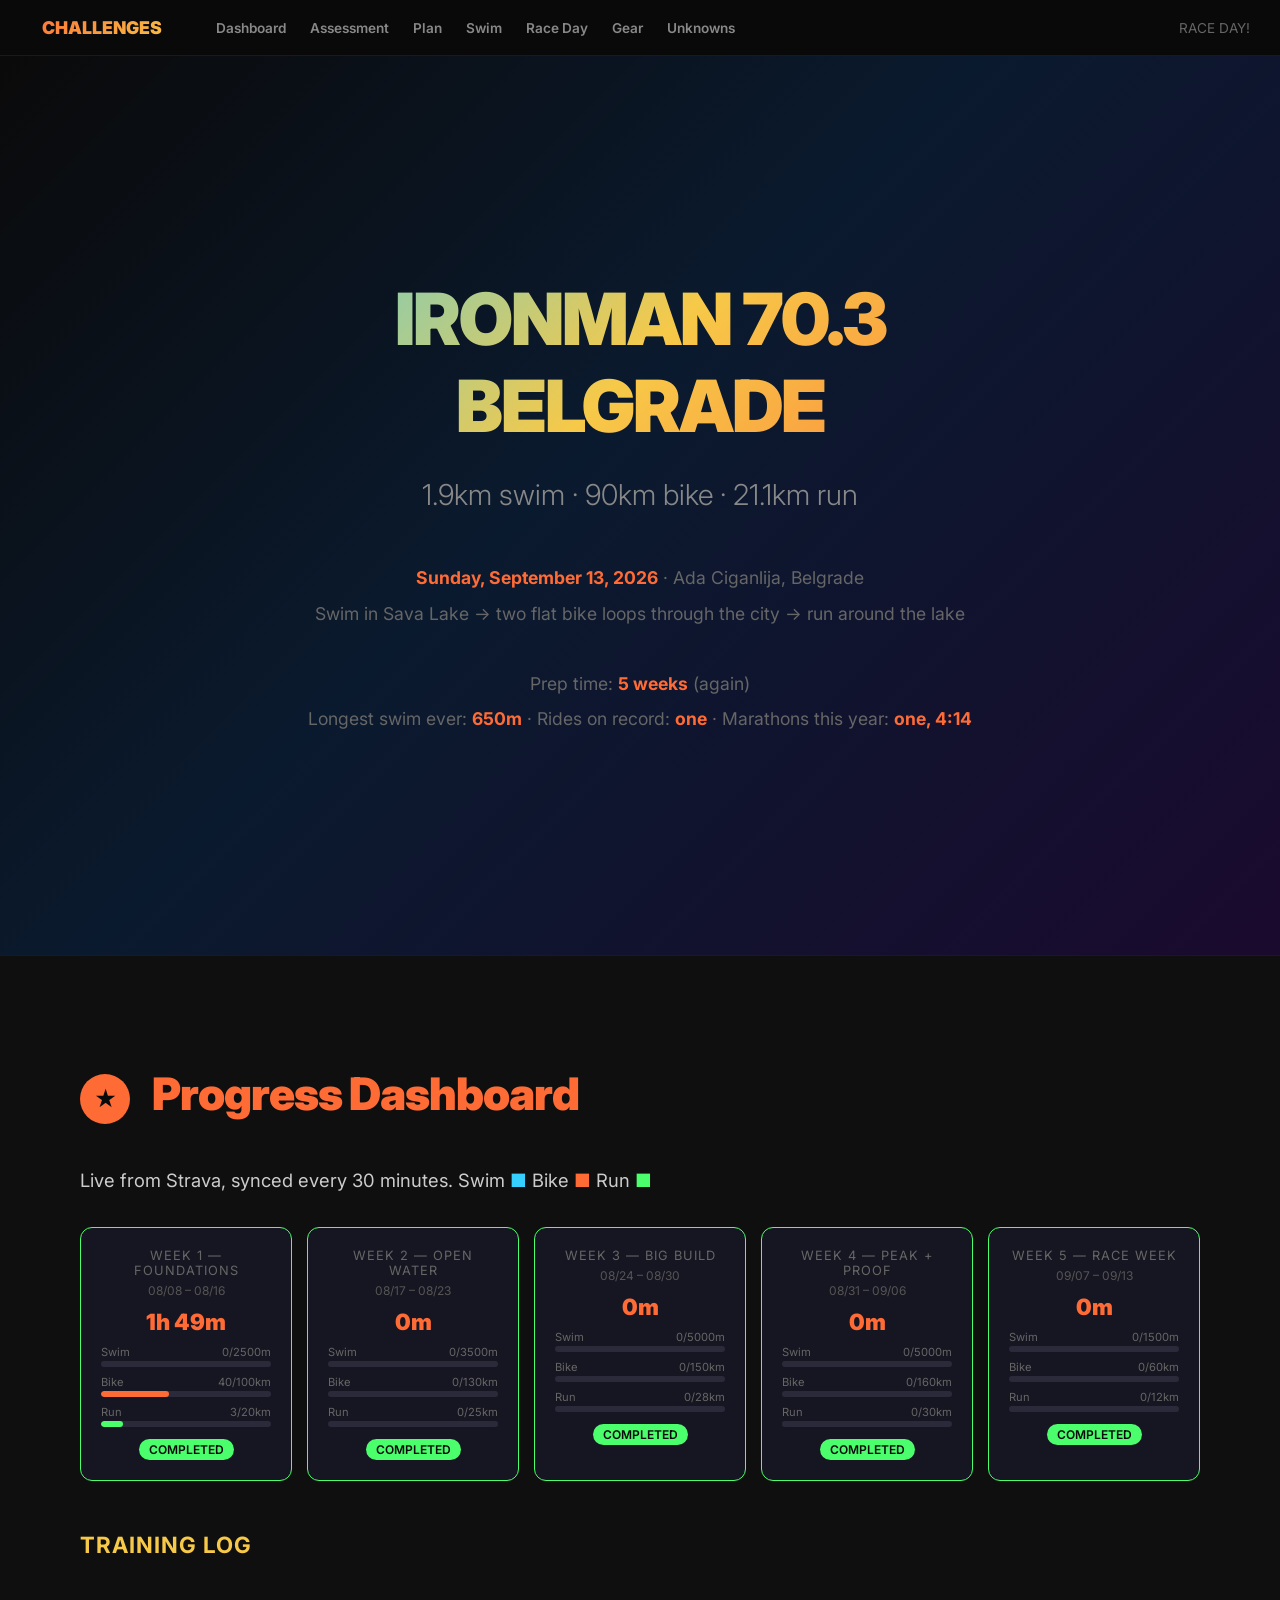
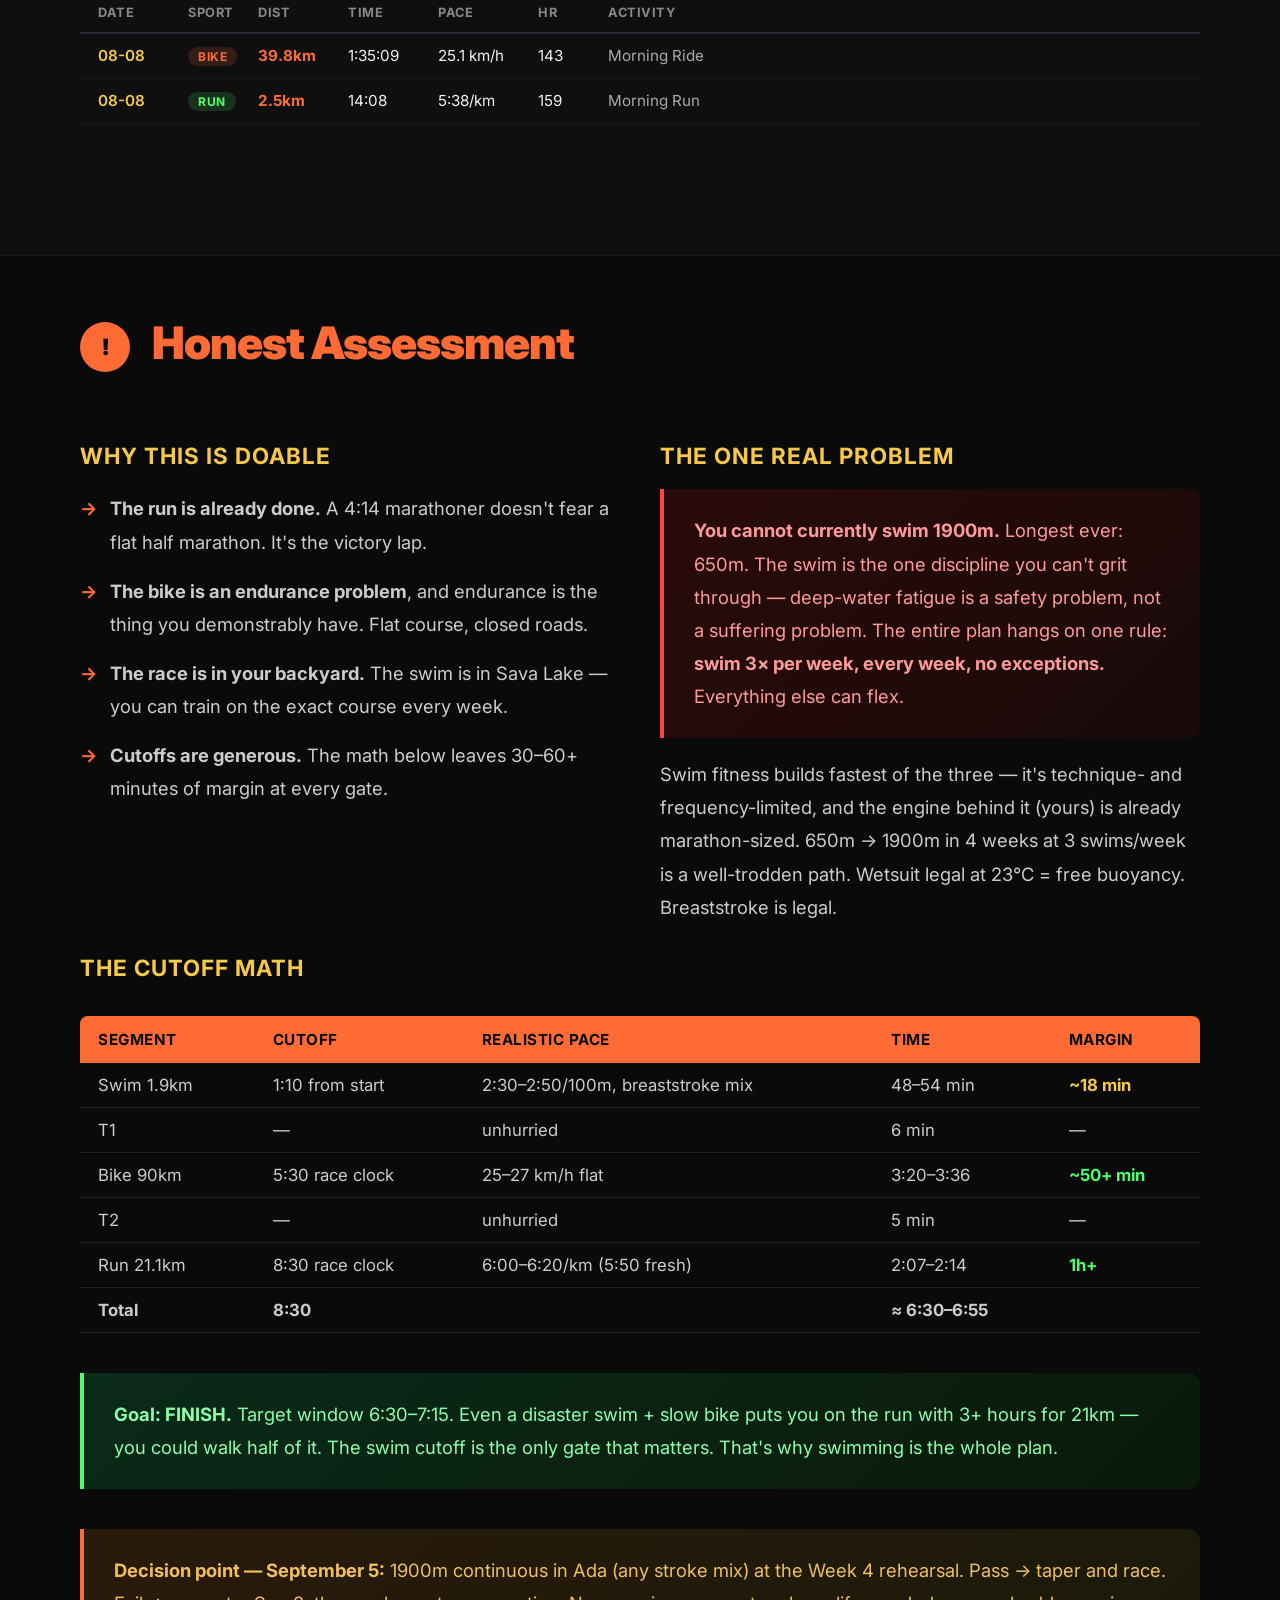
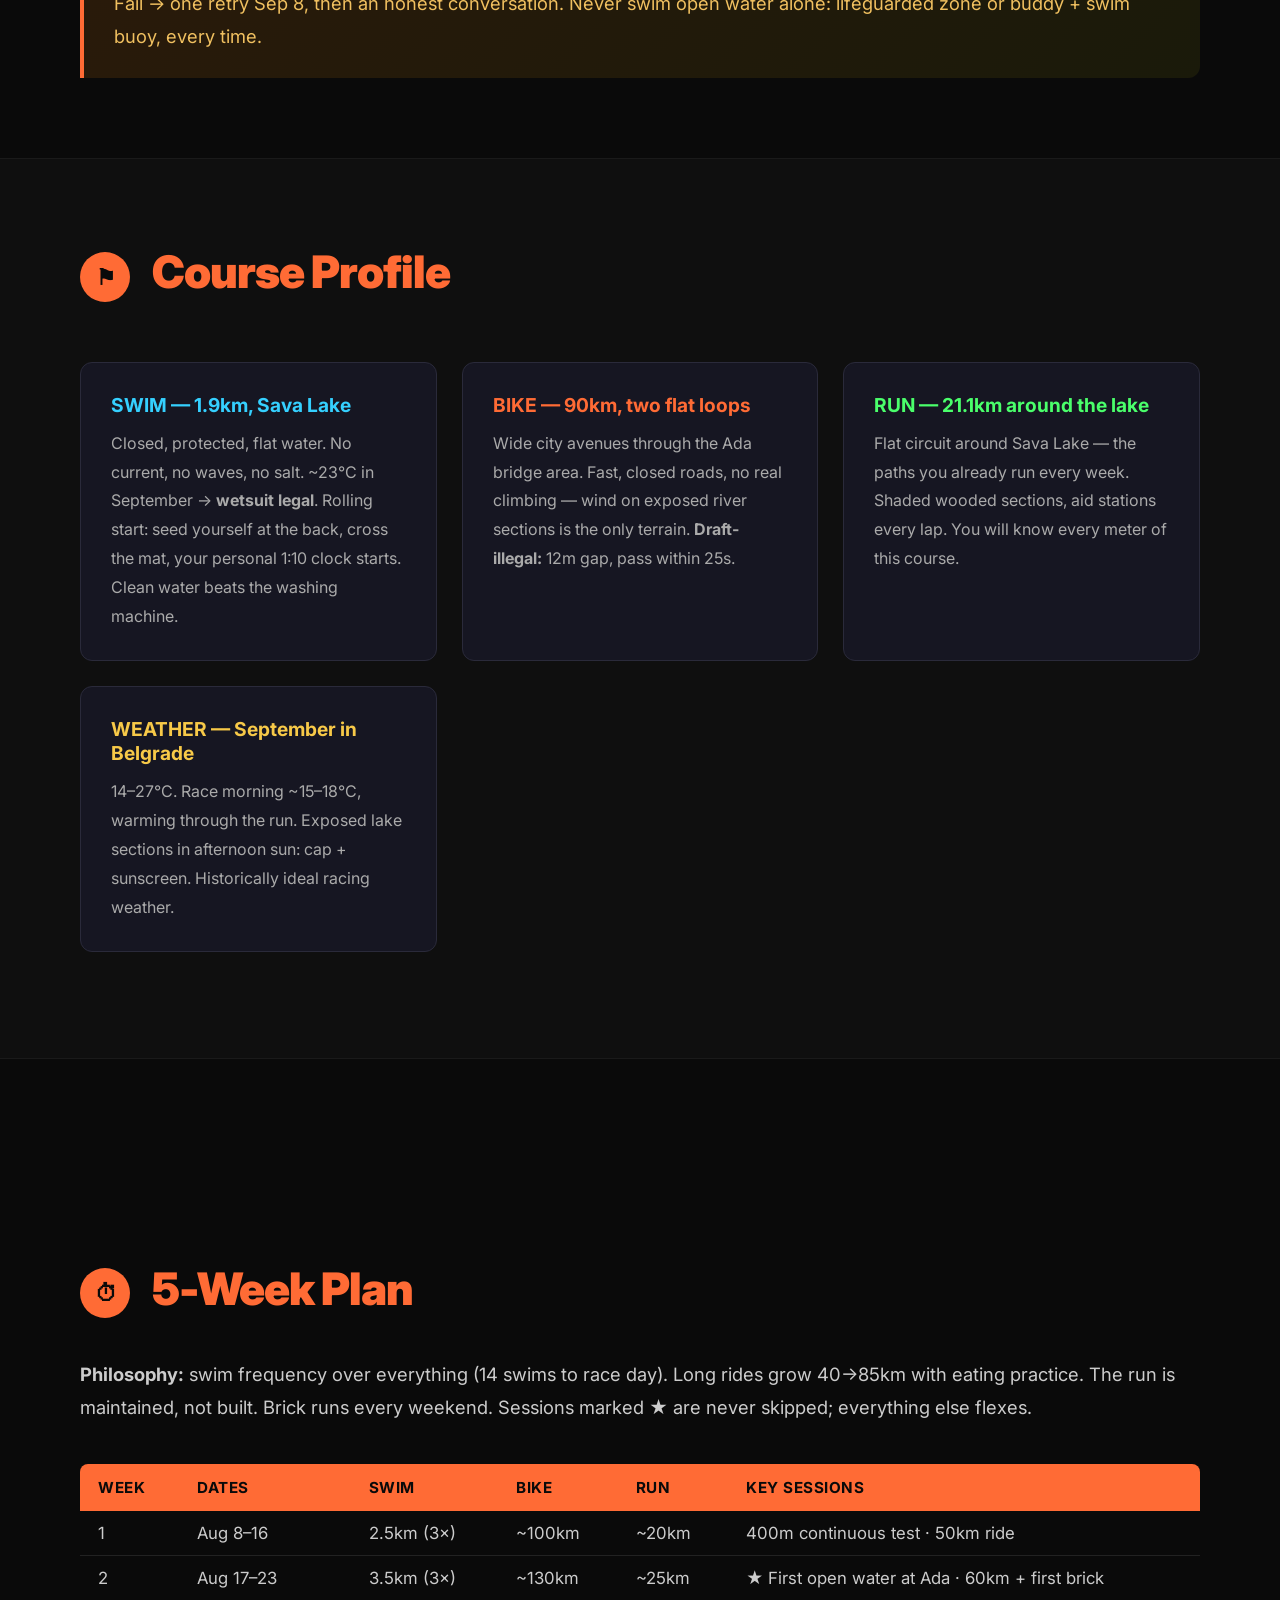
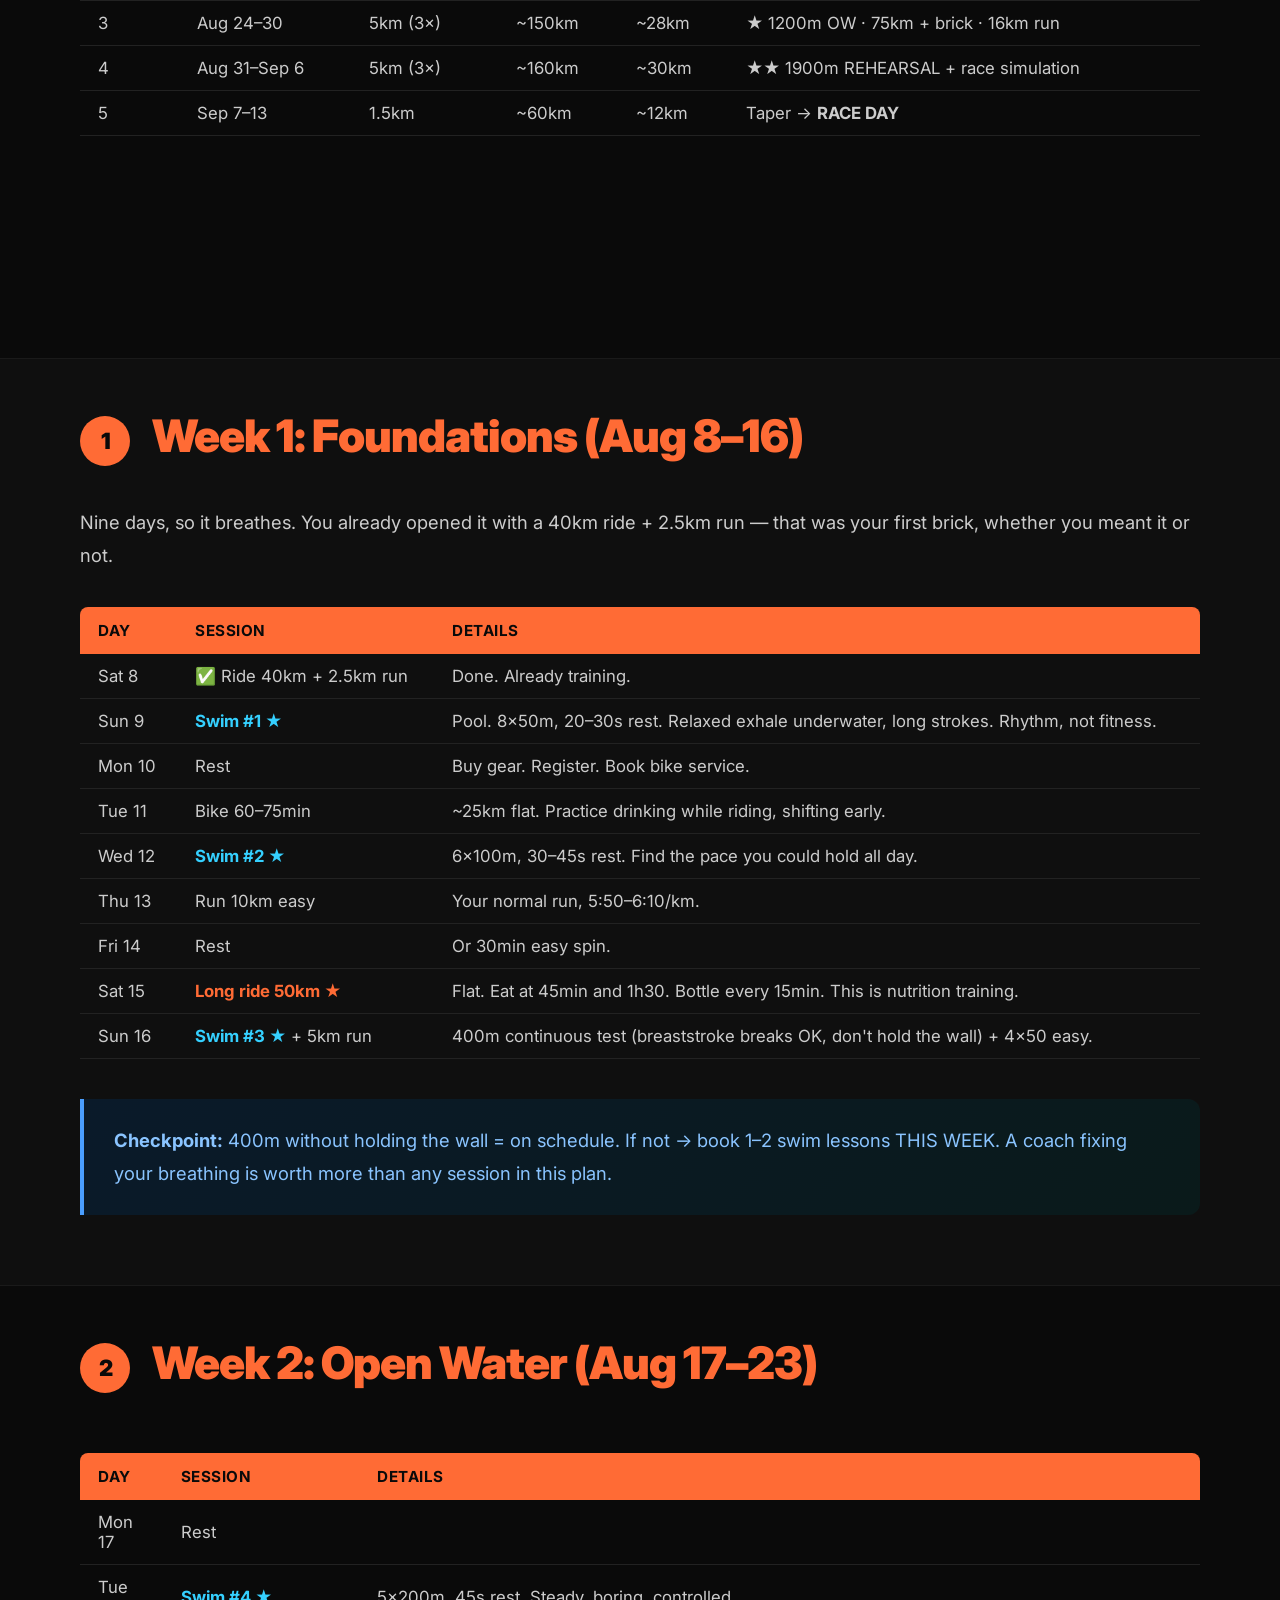
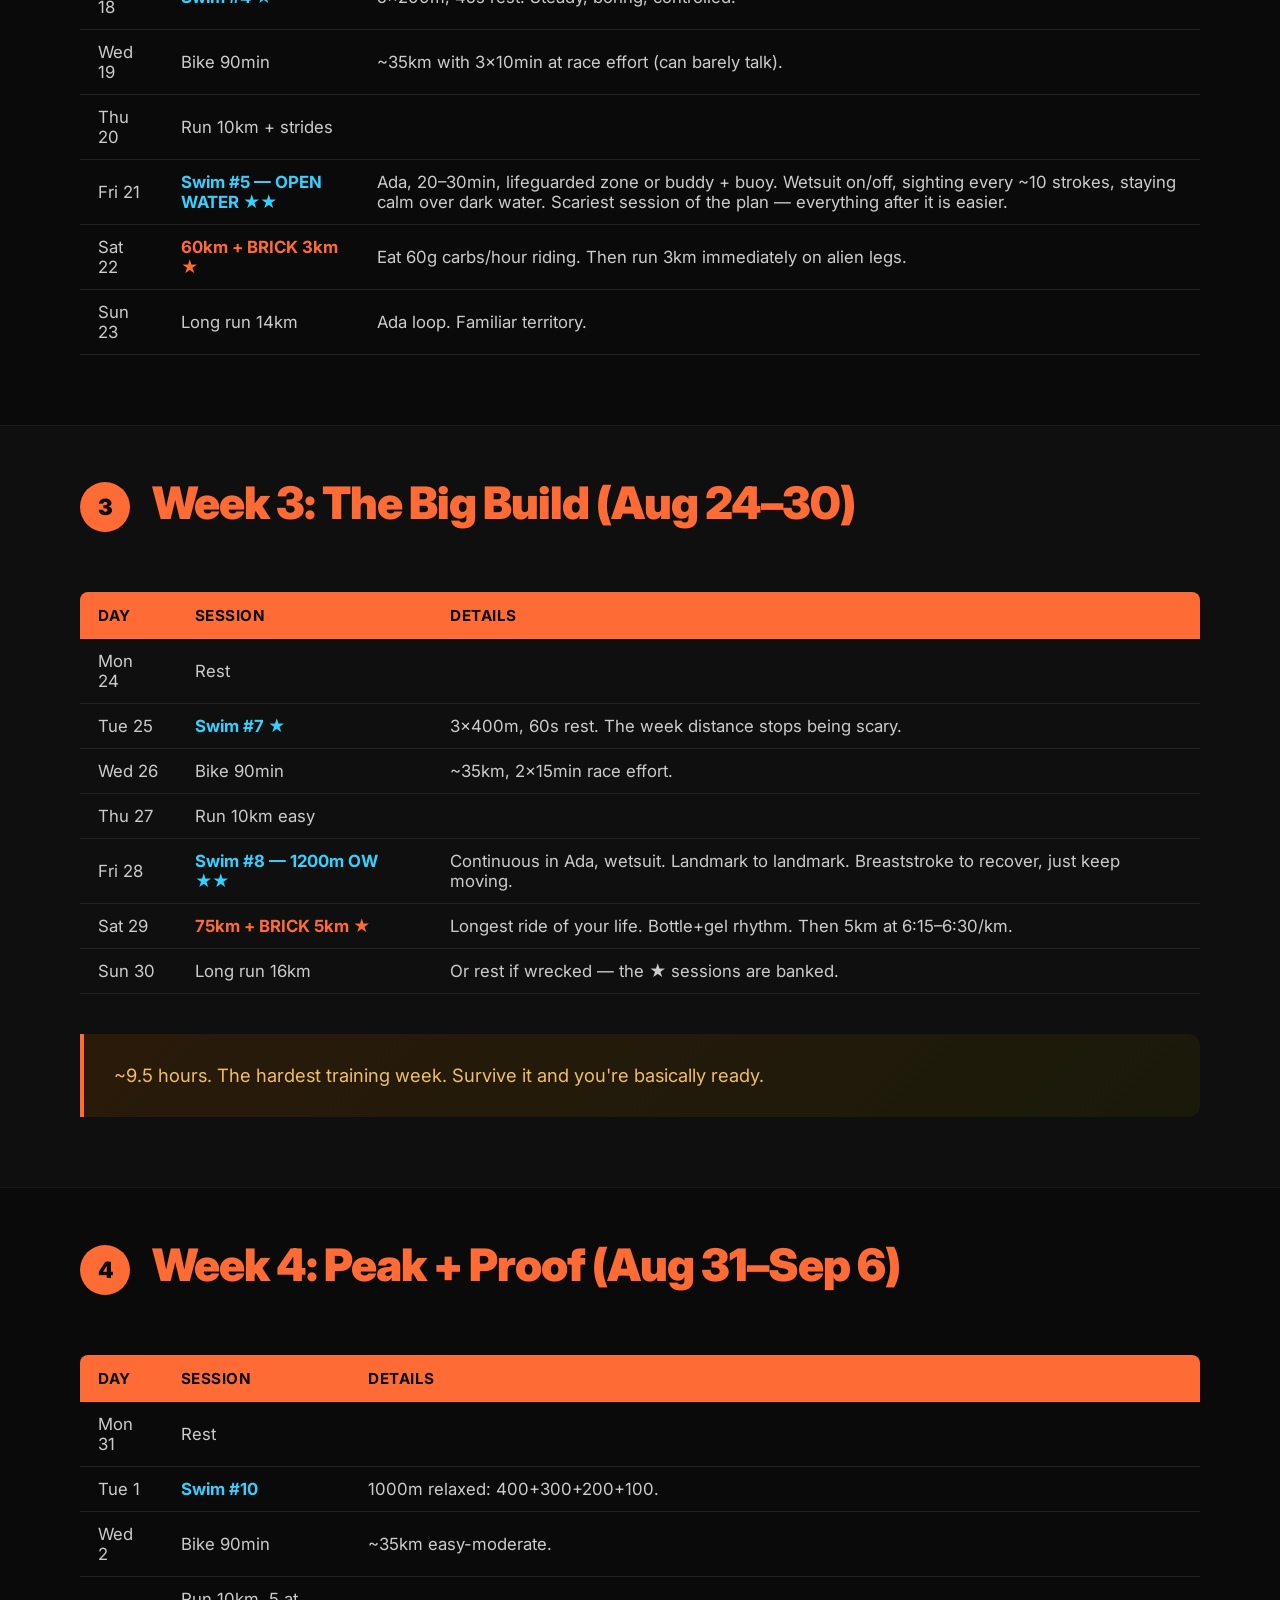
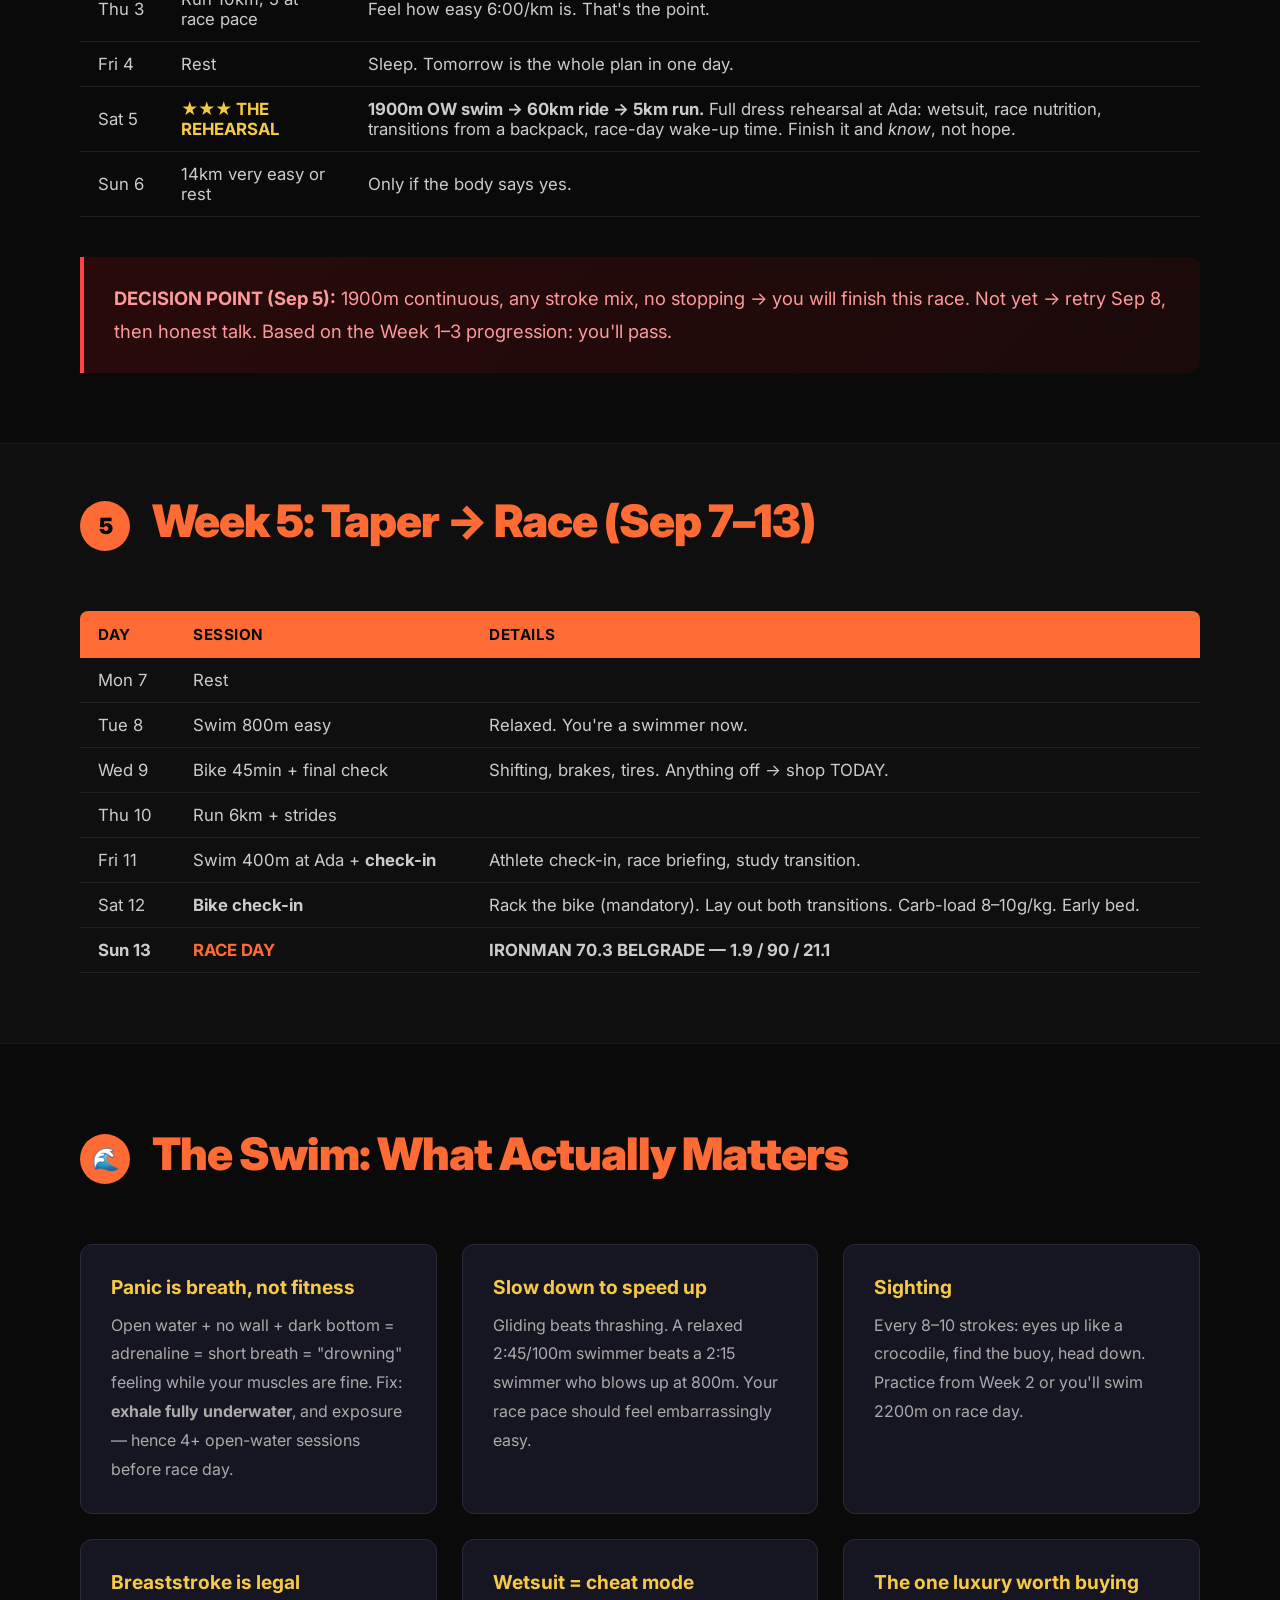
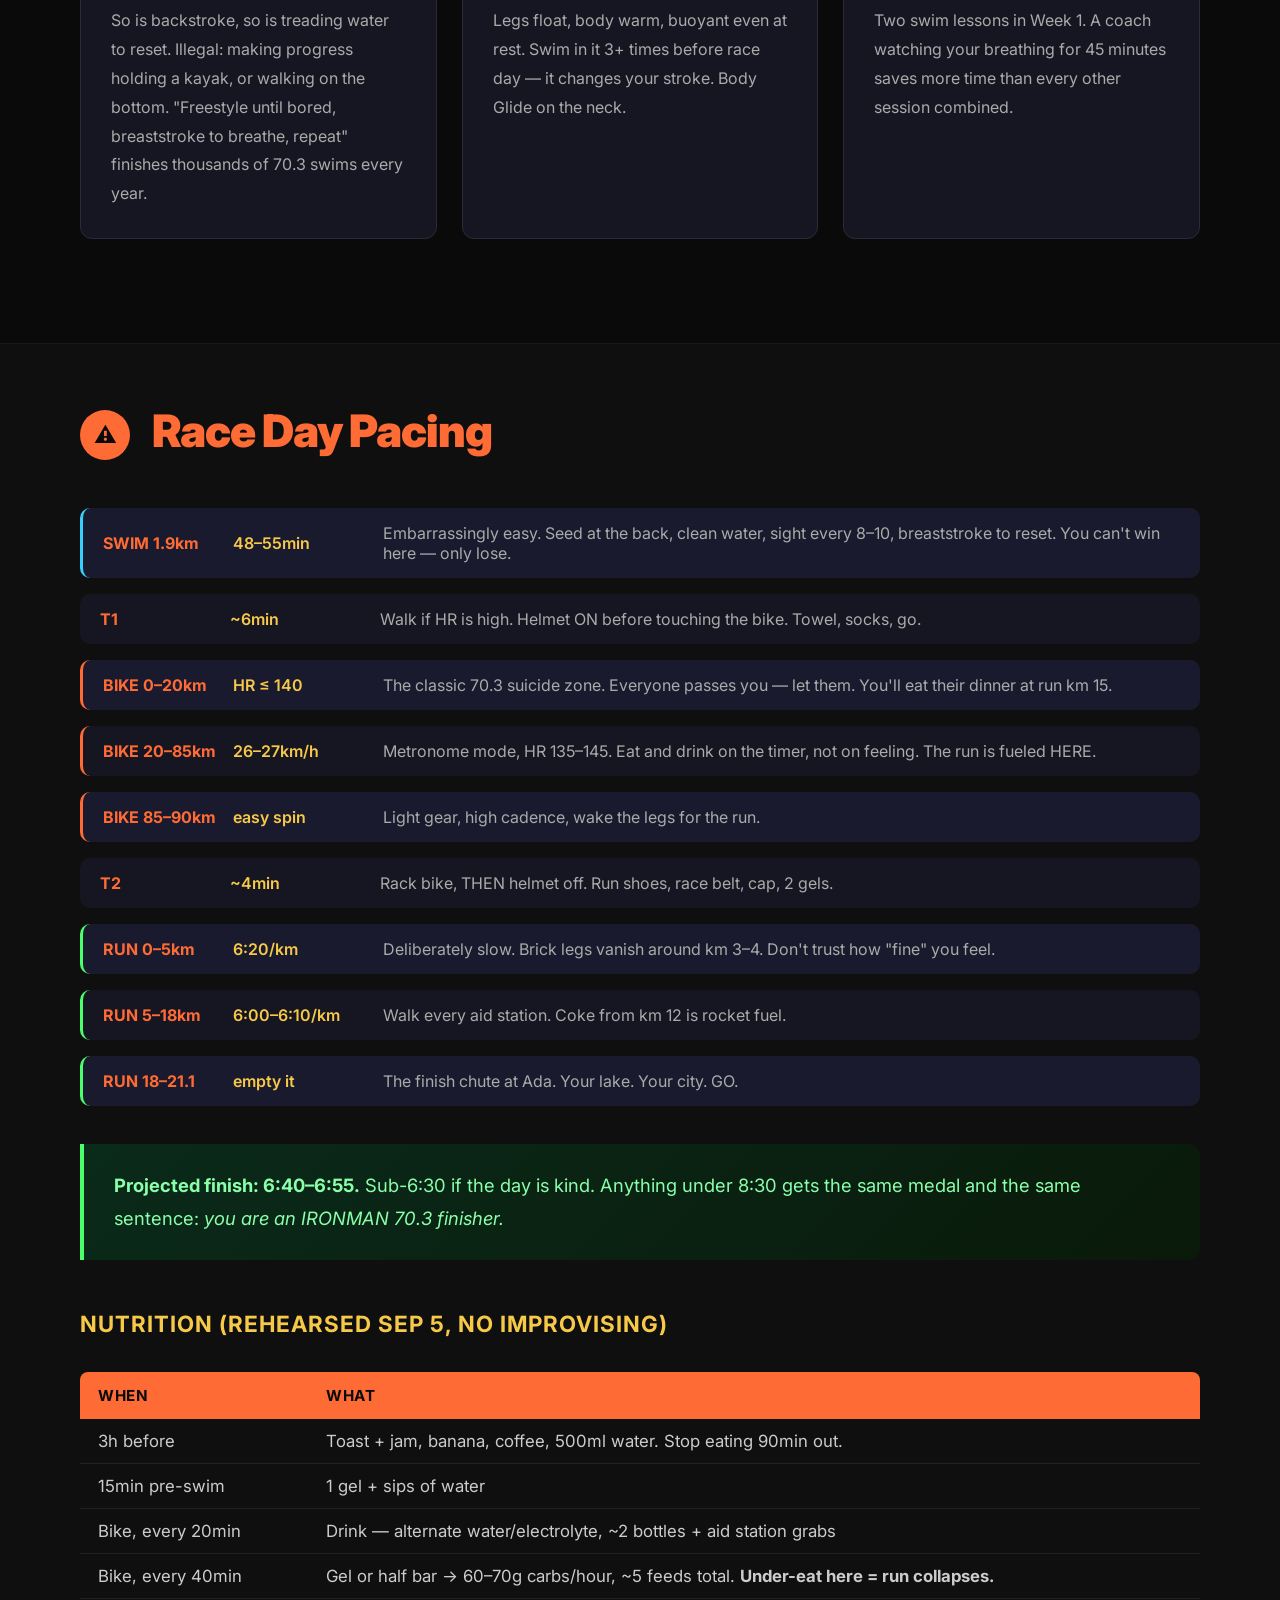
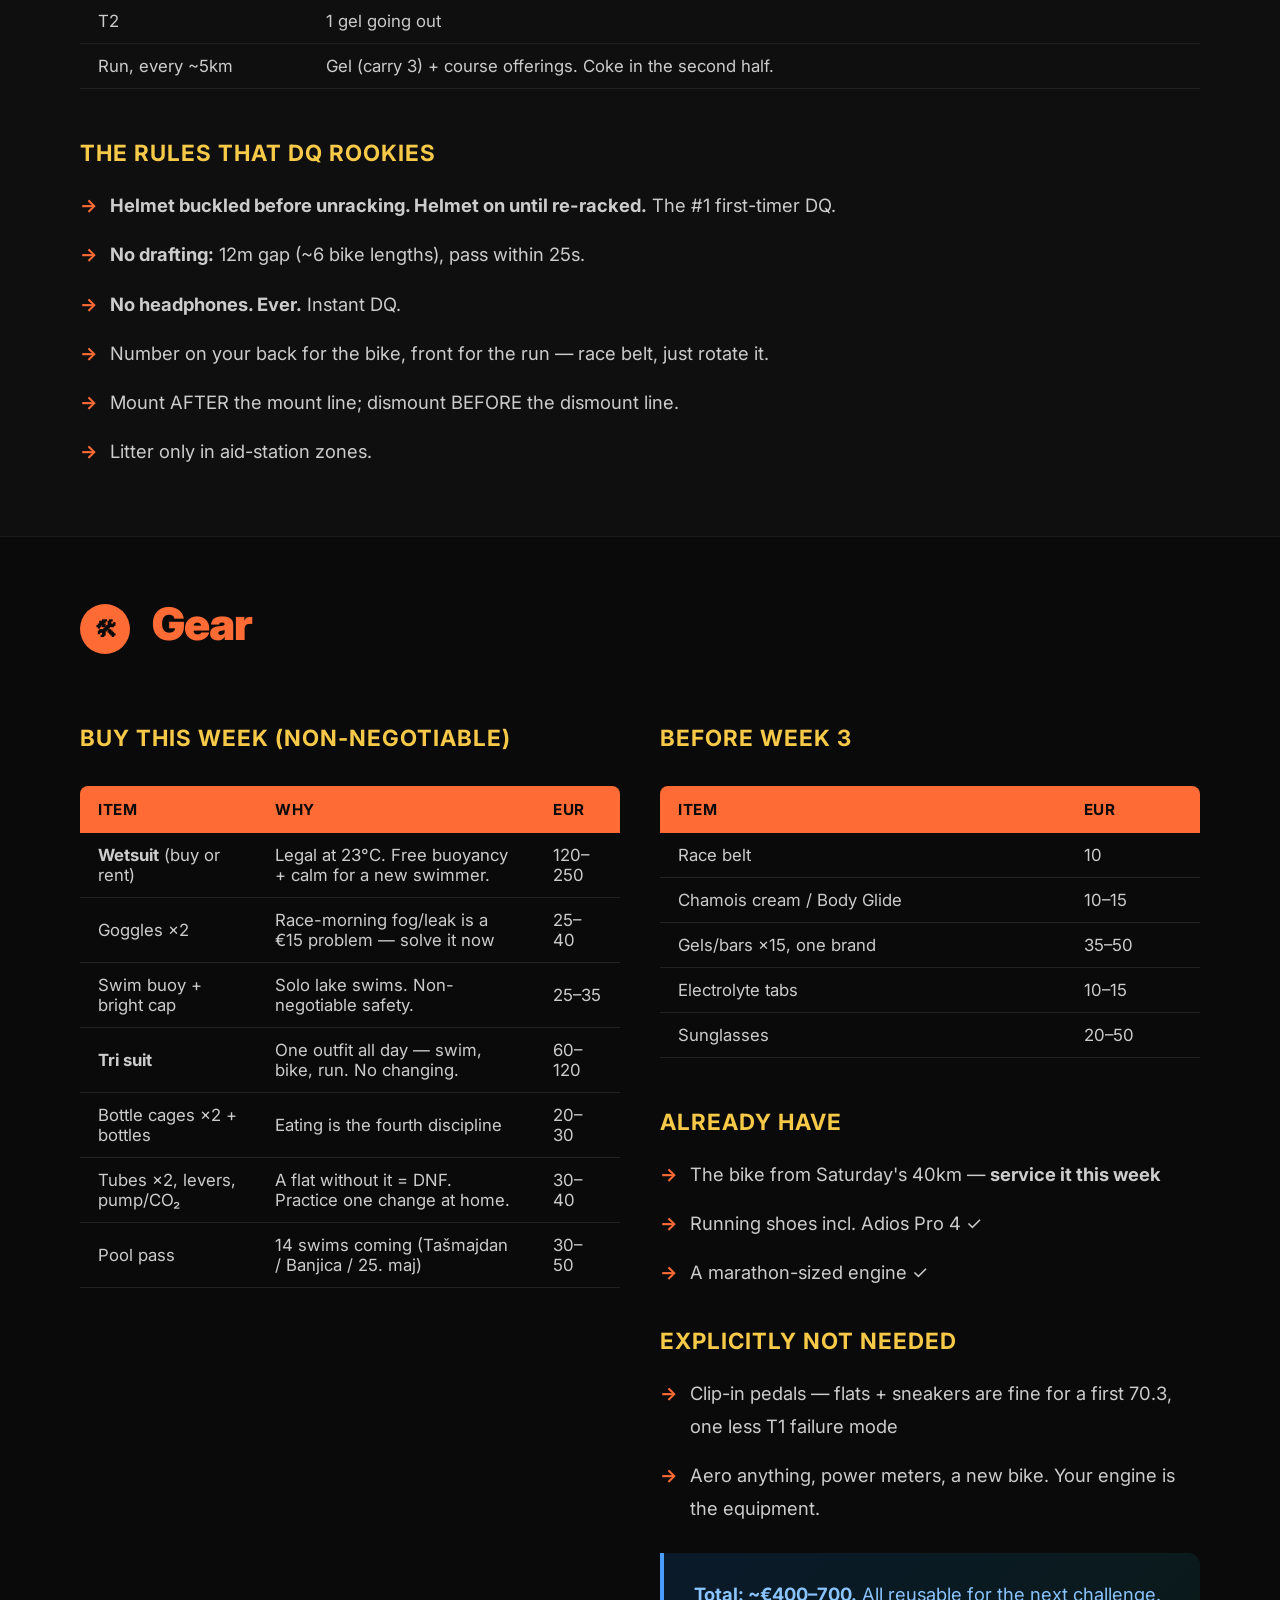
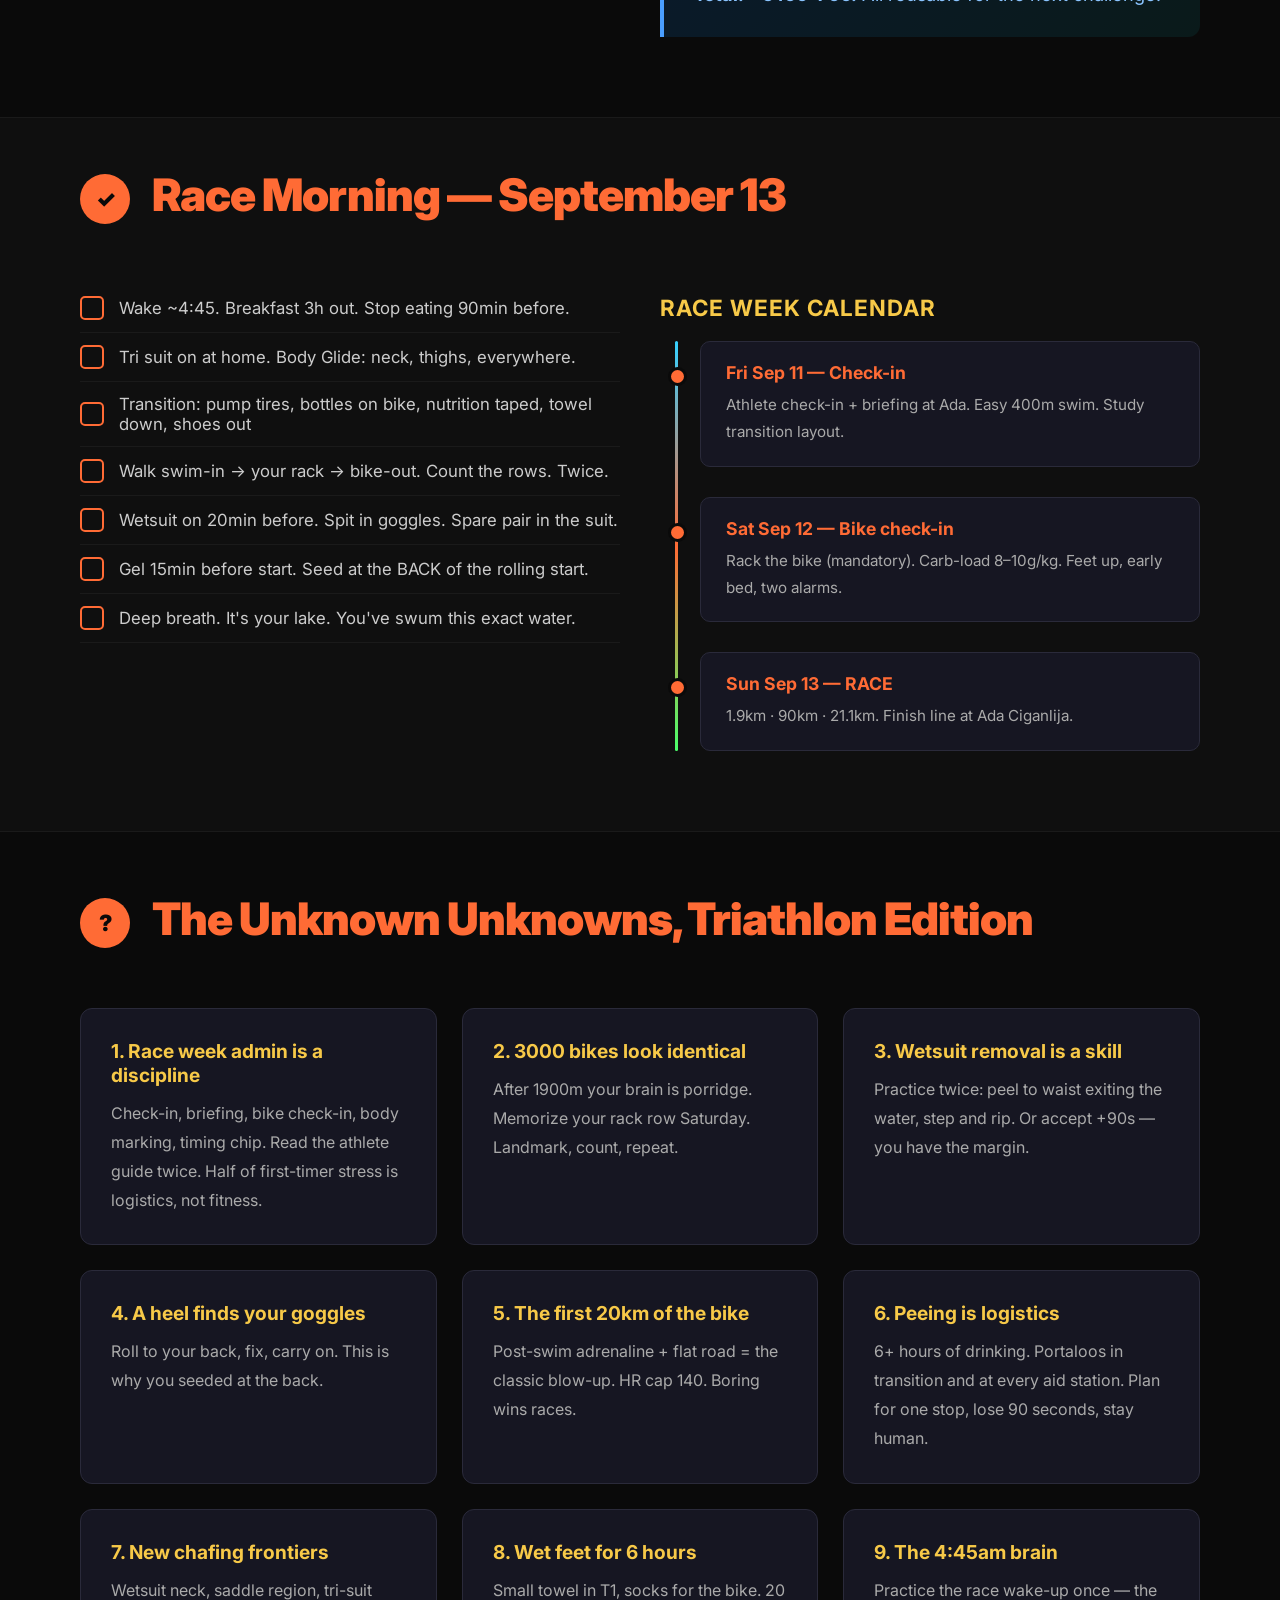
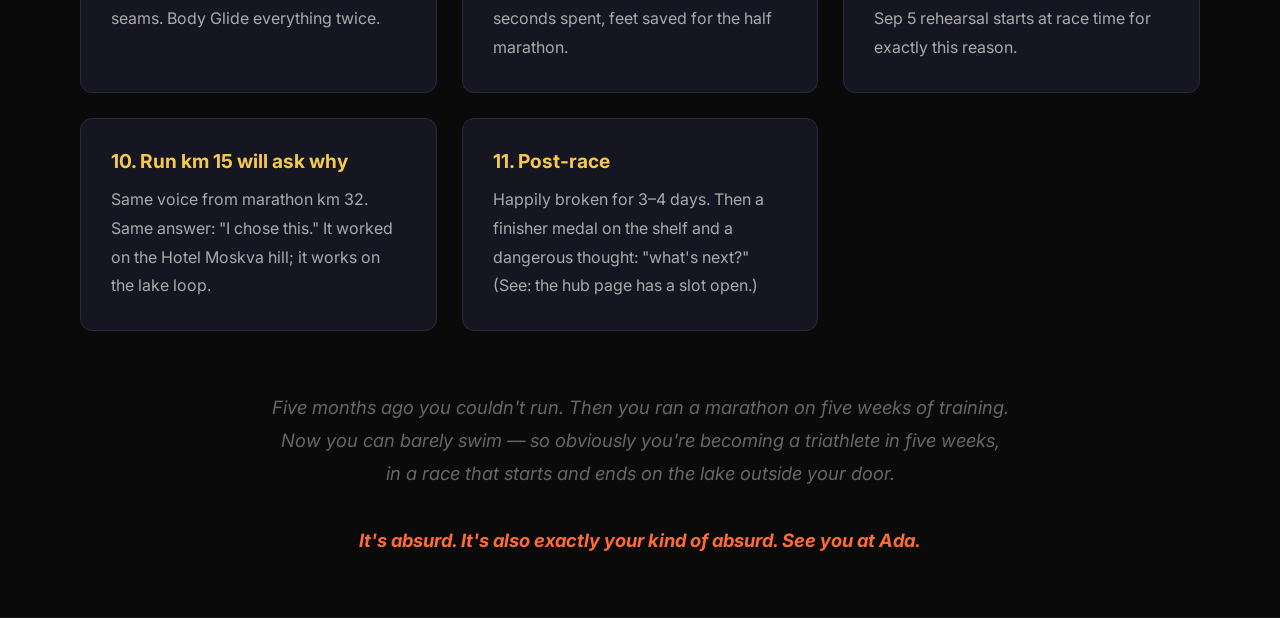
==== ironman-70-3-belgrade-2026.html @ f7e16145 "Challenges hub: Belgrade Marathon recap + IRONMAN 70.3 Belgrade training dashboard - Generic multi-c" ====
<!DOCTYPE html>
<html lang="en">
<head>
<meta charset="UTF-8">
<meta name="viewport" content="width=device-width, initial-scale=1.0">
<title>IRONMAN 70.3 Belgrade 2026 — Training Dashboard</title>
<link rel="stylesheet" href="assets/style.css">
</head>
<body>

<nav>
  <a class="logo" href="index.html">CHALLENGES</a>
  <button class="nav-toggle">☰</button>
  <div class="nav-links">
    <a href="#dashboard">Dashboard</a>
    <a href="#assessment">Assessment</a>
    <a href="#plan">Plan</a>
    <a href="#swim">Swim</a>
    <a href="#race">Race Day</a>
    <a href="#gear">Gear</a>
    <a href="#unknowns">Unknowns</a>
  </div>
  <span class="countdown" id="countdown"></span>
</nav>

<div class="page">

<!-- TITLE -->
<div class="slide slide-title tri" id="top">
  <h1>IRONMAN 70.3<br>BELGRADE</h1>
  <p class="subtitle">1.9km swim · 90km bike · 21.1km run</p>
  <p class="meta">
    <strong>Sunday, September 13, 2026</strong> · Ada Ciganlija, Belgrade<br>
    Swim in Sava Lake → two flat bike loops through the city → run around the lake<br><br>
    Prep time: <strong>5 weeks</strong> (again)<br>
    Longest swim ever: <strong>650m</strong> · Rides on record: <strong>one</strong> · Marathons this year: <strong>one, 4:14</strong>
  </p>
</div>

<!-- DASHBOARD -->
<div class="slide" id="dashboard">
  <h2><span class="number">★</span> Progress Dashboard</h2>
  <p style="margin-bottom:10px;">Live from Strava, synced every 30 minutes. Swim <span style="color:var(--swim)">■</span> Bike <span style="color:var(--bike)">■</span> Run <span style="color:var(--run)">■</span></p>

  <div class="progress-grid" id="weekBlocks"></div>

  <h3>Training Log</h3>
  <div class="run-log" id="triLog"></div>
</div>

<!-- HONEST ASSESSMENT -->
<div class="slide" id="assessment">
  <h2><span class="number">!</span> Honest Assessment</h2>

  <div class="two-col">
    <div>
      <h3>Why this is doable</h3>
      <ul>
        <li><strong>The run is already done.</strong> A 4:14 marathoner doesn't fear a flat half marathon. It's the victory lap.</li>
        <li><strong>The bike is an endurance problem</strong>, and endurance is the thing you demonstrably have. Flat course, closed roads.</li>
        <li><strong>The race is in your backyard.</strong> The swim is in Sava Lake — you can train on the exact course every week.</li>
        <li><strong>Cutoffs are generous.</strong> The math below leaves 30–60+ minutes of margin at every gate.</li>
      </ul>
    </div>
    <div>
      <h3>The one real problem</h3>
      <div class="danger">
        <p><strong>You cannot currently swim 1900m.</strong> Longest ever: 650m. The swim is the one discipline you can't grit through — deep-water fatigue is a safety problem, not a suffering problem. The entire plan hangs on one rule: <strong>swim 3× per week, every week, no exceptions.</strong> Everything else can flex.</p>
      </div>
      <p>Swim fitness builds fastest of the three — it's technique- and frequency-limited, and the engine behind it (yours) is already marathon-sized. 650m → 1900m in 4 weeks at 3 swims/week is a well-trodden path. Wetsuit legal at 23°C = free buoyancy. Breaststroke is legal.</p>
    </div>
  </div>

  <h3>The Cutoff Math</h3>
  <div class="table-wrap"><table>
    <thead><tr><th>Segment</th><th>Cutoff</th><th>Realistic pace</th><th>Time</th><th>Margin</th></tr></thead>
    <tbody>
      <tr><td>Swim 1.9km</td><td>1:10 from start</td><td>2:30–2:50/100m, breaststroke mix</td><td>48–54 min</td><td><strong style="color:var(--gold)">~18 min</strong></td></tr>
      <tr><td>T1</td><td>—</td><td>unhurried</td><td>6 min</td><td>—</td></tr>
      <tr><td>Bike 90km</td><td>5:30 race clock</td><td>25–27 km/h flat</td><td>3:20–3:36</td><td><strong style="color:var(--green)">~50+ min</strong></td></tr>
      <tr><td>T2</td><td>—</td><td>unhurried</td><td>5 min</td><td>—</td></tr>
      <tr><td>Run 21.1km</td><td>8:30 race clock</td><td>6:00–6:20/km (5:50 fresh)</td><td>2:07–2:14</td><td><strong style="color:var(--green)">1h+</strong></td></tr>
      <tr><td><strong>Total</strong></td><td><strong>8:30</strong></td><td></td><td><strong>≈ 6:30–6:55</strong></td><td></td></tr>
    </tbody>
  </table></div>

  <div class="success">
    <p><strong>Goal: FINISH.</strong> Target window 6:30–7:15. Even a disaster swim + slow bike puts you on the run with 3+ hours for 21km — you could walk half of it. The swim cutoff is the only gate that matters. That's why swimming is the whole plan.</p>
  </div>

  <div class="warning">
    <p><strong>Decision point — September 5:</strong> 1900m continuous in Ada (any stroke mix) at the Week 4 rehearsal. Pass → taper and race. Fail → one retry Sep 8, then an honest conversation. Never swim open water alone: lifeguarded zone or buddy + swim buoy, every time.</p>
  </div>
</div>

<!-- COURSE -->
<div class="slide" id="course">
  <h2><span class="number">⚑</span> Course Profile</h2>
  <div class="card-grid">
    <div class="card">
      <h4 style="color:var(--swim)">SWIM — 1.9km, Sava Lake</h4>
      <p>Closed, protected, flat water. No current, no waves, no salt. ~23°C in September → <strong>wetsuit legal</strong>. Rolling start: seed yourself at the back, cross the mat, your personal 1:10 clock starts. Clean water beats the washing machine.</p>
    </div>
    <div class="card">
      <h4 style="color:var(--bike)">BIKE — 90km, two flat loops</h4>
      <p>Wide city avenues through the Ada bridge area. Fast, closed roads, no real climbing — wind on exposed river sections is the only terrain. <strong>Draft-illegal:</strong> 12m gap, pass within 25s.</p>
    </div>
    <div class="card">
      <h4 style="color:var(--run)">RUN — 21.1km around the lake</h4>
      <p>Flat circuit around Sava Lake — the paths you already run every week. Shaded wooded sections, aid stations every lap. You will know every meter of this course.</p>
    </div>
    <div class="card">
      <h4>WEATHER — September in Belgrade</h4>
      <p>14–27°C. Race morning ~15–18°C, warming through the run. Exposed lake sections in afternoon sun: cap + sunscreen. Historically ideal racing weather.</p>
    </div>
  </div>
</div>

<!-- PLAN OVERVIEW -->
<div class="slide" id="plan">
  <h2><span class="number">⏱</span> 5-Week Plan</h2>
  <p style="margin-bottom:20px;"><strong>Philosophy:</strong> swim frequency over everything (14 swims to race day). Long rides grow 40→85km with eating practice. The run is maintained, not built. Brick runs every weekend. Sessions marked ★ are never skipped; everything else flexes.</p>
  <div class="table-wrap"><table>
    <thead><tr><th>Week</th><th>Dates</th><th>Swim</th><th>Bike</th><th>Run</th><th>Key Sessions</th></tr></thead>
    <tbody>
      <tr><td>1</td><td>Aug 8–16</td><td>2.5km (3×)</td><td>~100km</td><td>~20km</td><td>400m continuous test · 50km ride</td></tr>
      <tr><td>2</td><td>Aug 17–23</td><td>3.5km (3×)</td><td>~130km</td><td>~25km</td><td>★ First open water at Ada · 60km + first brick</td></tr>
      <tr><td>3</td><td>Aug 24–30</td><td>5km (3×)</td><td>~150km</td><td>~28km</td><td>★ 1200m OW · 75km + brick · 16km run</td></tr>
      <tr><td>4</td><td>Aug 31–Sep 6</td><td>5km (3×)</td><td>~160km</td><td>~30km</td><td>★★ 1900m REHEARSAL + race simulation</td></tr>
      <tr><td>5</td><td>Sep 7–13</td><td>1.5km</td><td>~60km</td><td>~12km</td><td>Taper → <strong>RACE DAY</strong></td></tr>
    </tbody>
  </table></div>
</div>

<!-- WEEK 1 -->
<div class="slide slide-compact">
  <h2><span class="number">1</span> Week 1: Foundations (Aug 8–16)</h2>
  <p style="margin-bottom:15px;">Nine days, so it breathes. You already opened it with a 40km ride + 2.5km run — that was your first brick, whether you meant it or not.</p>
  <div class="table-wrap"><table>
    <thead><tr><th>Day</th><th>Session</th><th>Details</th></tr></thead>
    <tbody>
      <tr><td>Sat 8</td><td>✅ Ride 40km + 2.5km run</td><td>Done. Already training.</td></tr>
      <tr><td>Sun 9</td><td><strong style="color:var(--swim)">Swim #1 ★</strong></td><td>Pool. 8×50m, 20–30s rest. Relaxed exhale underwater, long strokes. Rhythm, not fitness.</td></tr>
      <tr><td>Mon 10</td><td>Rest</td><td>Buy gear. Register. Book bike service.</td></tr>
      <tr><td>Tue 11</td><td>Bike 60–75min</td><td>~25km flat. Practice drinking while riding, shifting early.</td></tr>
      <tr><td>Wed 12</td><td><strong style="color:var(--swim)">Swim #2 ★</strong></td><td>6×100m, 30–45s rest. Find the pace you could hold all day.</td></tr>
      <tr><td>Thu 13</td><td>Run 10km easy</td><td>Your normal run, 5:50–6:10/km.</td></tr>
      <tr><td>Fri 14</td><td>Rest</td><td>Or 30min easy spin.</td></tr>
      <tr><td>Sat 15</td><td><strong style="color:var(--bike)">Long ride 50km ★</strong></td><td>Flat. Eat at 45min and 1h30. Bottle every 15min. This is nutrition training.</td></tr>
      <tr><td>Sun 16</td><td><strong style="color:var(--swim)">Swim #3 ★</strong> + 5km run</td><td>400m continuous test (breaststroke breaks OK, don't hold the wall) + 4×50 easy.</td></tr>
    </tbody>
  </table></div>
  <div class="info"><p><strong>Checkpoint:</strong> 400m without holding the wall = on schedule. If not → book 1–2 swim lessons THIS WEEK. A coach fixing your breathing is worth more than any session in this plan.</p></div>
</div>

<!-- WEEK 2 -->
<div class="slide slide-compact">
  <h2><span class="number">2</span> Week 2: Open Water (Aug 17–23)</h2>
  <div class="table-wrap"><table>
    <thead><tr><th>Day</th><th>Session</th><th>Details</th></tr></thead>
    <tbody>
      <tr><td>Mon 17</td><td>Rest</td><td></td></tr>
      <tr><td>Tue 18</td><td><strong style="color:var(--swim)">Swim #4 ★</strong></td><td>5×200m, 45s rest. Steady, boring, controlled.</td></tr>
      <tr><td>Wed 19</td><td>Bike 90min</td><td>~35km with 3×10min at race effort (can barely talk).</td></tr>
      <tr><td>Thu 20</td><td>Run 10km + strides</td><td></td></tr>
      <tr><td>Fri 21</td><td><strong style="color:var(--swim)">Swim #5 — OPEN WATER ★★</strong></td><td>Ada, 20–30min, lifeguarded zone or buddy + buoy. Wetsuit on/off, sighting every ~10 strokes, staying calm over dark water. Scariest session of the plan — everything after it is easier.</td></tr>
      <tr><td>Sat 22</td><td><strong style="color:var(--bike)">60km + BRICK 3km ★</strong></td><td>Eat 60g carbs/hour riding. Then run 3km immediately on alien legs.</td></tr>
      <tr><td>Sun 23</td><td>Long run 14km</td><td>Ada loop. Familiar territory.</td></tr>
    </tbody>
  </table></div>
</div>

<!-- WEEK 3 -->
<div class="slide slide-compact">
  <h2><span class="number">3</span> Week 3: The Big Build (Aug 24–30)</h2>
  <div class="table-wrap"><table>
    <thead><tr><th>Day</th><th>Session</th><th>Details</th></tr></thead>
    <tbody>
      <tr><td>Mon 24</td><td>Rest</td><td></td></tr>
      <tr><td>Tue 25</td><td><strong style="color:var(--swim)">Swim #7 ★</strong></td><td>3×400m, 60s rest. The week distance stops being scary.</td></tr>
      <tr><td>Wed 26</td><td>Bike 90min</td><td>~35km, 2×15min race effort.</td></tr>
      <tr><td>Thu 27</td><td>Run 10km easy</td><td></td></tr>
      <tr><td>Fri 28</td><td><strong style="color:var(--swim)">Swim #8 — 1200m OW ★★</strong></td><td>Continuous in Ada, wetsuit. Landmark to landmark. Breaststroke to recover, just keep moving.</td></tr>
      <tr><td>Sat 29</td><td><strong style="color:var(--bike)">75km + BRICK 5km ★</strong></td><td>Longest ride of your life. Bottle+gel rhythm. Then 5km at 6:15–6:30/km.</td></tr>
      <tr><td>Sun 30</td><td>Long run 16km</td><td>Or rest if wrecked — the ★ sessions are banked.</td></tr>
    </tbody>
  </table></div>
  <div class="warning"><p>~9.5 hours. The hardest training week. Survive it and you're basically ready.</p></div>
</div>

<!-- WEEK 4 -->
<div class="slide slide-compact">
  <h2><span class="number">4</span> Week 4: Peak + Proof (Aug 31–Sep 6)</h2>
  <div class="table-wrap"><table>
    <thead><tr><th>Day</th><th>Session</th><th>Details</th></tr></thead>
    <tbody>
      <tr><td>Mon 31</td><td>Rest</td><td></td></tr>
      <tr><td>Tue 1</td><td><strong style="color:var(--swim)">Swim #10</strong></td><td>1000m relaxed: 400+300+200+100.</td></tr>
      <tr><td>Wed 2</td><td>Bike 90min</td><td>~35km easy-moderate.</td></tr>
      <tr><td>Thu 3</td><td>Run 10km, 5 at race pace</td><td>Feel how easy 6:00/km is. That's the point.</td></tr>
      <tr><td>Fri 4</td><td>Rest</td><td>Sleep. Tomorrow is the whole plan in one day.</td></tr>
      <tr><td>Sat 5</td><td><strong style="color:var(--gold)">★★★ THE REHEARSAL</strong></td><td><strong>1900m OW swim → 60km ride → 5km run.</strong> Full dress rehearsal at Ada: wetsuit, race nutrition, transitions from a backpack, race-day wake-up time. Finish it and <em>know</em>, not hope.</td></tr>
      <tr><td>Sun 6</td><td>14km very easy or rest</td><td>Only if the body says yes.</td></tr>
    </tbody>
  </table></div>
  <div class="danger"><p><strong>DECISION POINT (Sep 5):</strong> 1900m continuous, any stroke mix, no stopping → you will finish this race. Not yet → retry Sep 8, then honest talk. Based on the Week 1–3 progression: you'll pass.</p></div>
</div>

<!-- WEEK 5 -->
<div class="slide slide-compact">
  <h2><span class="number">5</span> Week 5: Taper → Race (Sep 7–13)</h2>
  <div class="table-wrap"><table>
    <thead><tr><th>Day</th><th>Session</th><th>Details</th></tr></thead>
    <tbody>
      <tr><td>Mon 7</td><td>Rest</td><td></td></tr>
      <tr><td>Tue 8</td><td>Swim 800m easy</td><td>Relaxed. You're a swimmer now.</td></tr>
      <tr><td>Wed 9</td><td>Bike 45min + final check</td><td>Shifting, brakes, tires. Anything off → shop TODAY.</td></tr>
      <tr><td>Thu 10</td><td>Run 6km + strides</td><td></td></tr>
      <tr><td>Fri 11</td><td>Swim 400m at Ada + <strong>check-in</strong></td><td>Athlete check-in, race briefing, study transition.</td></tr>
      <tr><td>Sat 12</td><td><strong>Bike check-in</strong></td><td>Rack the bike (mandatory). Lay out both transitions. Carb-load 8–10g/kg. Early bed.</td></tr>
      <tr><td><strong>Sun 13</strong></td><td><strong style="color:var(--orange)">RACE DAY</strong></td><td><strong>IRONMAN 70.3 BELGRADE — 1.9 / 90 / 21.1</strong></td></tr>
    </tbody>
  </table></div>
</div>

<!-- SWIM GUIDE -->
<div class="slide" id="swim">
  <h2><span class="number">🌊</span> The Swim: What Actually Matters</h2>
  <div class="card-grid">
    <div class="card"><h4>Panic is breath, not fitness</h4><p>Open water + no wall + dark bottom = adrenaline = short breath = "drowning" feeling while your muscles are fine. Fix: <strong>exhale fully underwater</strong>, and exposure — hence 4+ open-water sessions before race day.</p></div>
    <div class="card"><h4>Slow down to speed up</h4><p>Gliding beats thrashing. A relaxed 2:45/100m swimmer beats a 2:15 swimmer who blows up at 800m. Your race pace should feel embarrassingly easy.</p></div>
    <div class="card"><h4>Sighting</h4><p>Every 8–10 strokes: eyes up like a crocodile, find the buoy, head down. Practice from Week 2 or you'll swim 2200m on race day.</p></div>
    <div class="card"><h4>Breaststroke is legal</h4><p>So is backstroke, so is treading water to reset. Illegal: making progress holding a kayak, or walking on the bottom. "Freestyle until bored, breaststroke to breathe, repeat" finishes thousands of 70.3 swims every year.</p></div>
    <div class="card"><h4>Wetsuit = cheat mode</h4><p>Legs float, body warm, buoyant even at rest. Swim in it 3+ times before race day — it changes your stroke. Body Glide on the neck.</p></div>
    <div class="card"><h4>The one luxury worth buying</h4><p>Two swim lessons in Week 1. A coach watching your breathing for 45 minutes saves more time than every other session combined.</p></div>
  </div>
</div>

<!-- RACE DAY PACING -->
<div class="slide" id="race">
  <h2><span class="number">⚠</span> Race Day Pacing</h2>
  <div class="pace-band swim-band"><span class="km">SWIM 1.9km</span><span class="pace">48–55min</span><span class="note">Embarrassingly easy. Seed at the back, clean water, sight every 8–10, breaststroke to reset. You can't win here — only lose.</span></div>
  <div class="pace-band"><span class="km">T1</span><span class="pace">~6min</span><span class="note">Walk if HR is high. Helmet ON before touching the bike. Towel, socks, go.</span></div>
  <div class="pace-band bike-band danger-band"><span class="km">BIKE 0–20km</span><span class="pace">HR ≤ 140</span><span class="note">The classic 70.3 suicide zone. Everyone passes you — let them. You'll eat their dinner at run km 15.</span></div>
  <div class="pace-band bike-band"><span class="km">BIKE 20–85km</span><span class="pace">26–27km/h</span><span class="note">Metronome mode, HR 135–145. Eat and drink on the timer, not on feeling. The run is fueled HERE.</span></div>
  <div class="pace-band bike-band"><span class="km">BIKE 85–90km</span><span class="pace">easy spin</span><span class="note">Light gear, high cadence, wake the legs for the run.</span></div>
  <div class="pace-band"><span class="km">T2</span><span class="pace">~4min</span><span class="note">Rack bike, THEN helmet off. Run shoes, race belt, cap, 2 gels.</span></div>
  <div class="pace-band run-band danger-band"><span class="km">RUN 0–5km</span><span class="pace">6:20/km</span><span class="note">Deliberately slow. Brick legs vanish around km 3–4. Don't trust how "fine" you feel.</span></div>
  <div class="pace-band run-band"><span class="km">RUN 5–18km</span><span class="pace">6:00–6:10/km</span><span class="note">Walk every aid station. Coke from km 12 is rocket fuel.</span></div>
  <div class="pace-band run-band finish"><span class="km">RUN 18–21.1</span><span class="pace">empty it</span><span class="note">The finish chute at Ada. Your lake. Your city. GO.</span></div>

  <div class="success" style="margin-top:30px;"><p><strong>Projected finish: 6:40–6:55.</strong> Sub-6:30 if the day is kind. Anything under 8:30 gets the same medal and the same sentence: <em>you are an IRONMAN 70.3 finisher.</em></p></div>

  <h3>Nutrition (rehearsed Sep 5, no improvising)</h3>
  <div class="table-wrap"><table>
    <thead><tr><th>When</th><th>What</th></tr></thead>
    <tbody>
      <tr><td>3h before</td><td>Toast + jam, banana, coffee, 500ml water. Stop eating 90min out.</td></tr>
      <tr><td>15min pre-swim</td><td>1 gel + sips of water</td></tr>
      <tr><td>Bike, every 20min</td><td>Drink — alternate water/electrolyte, ~2 bottles + aid station grabs</td></tr>
      <tr><td>Bike, every 40min</td><td>Gel or half bar → 60–70g carbs/hour, ~5 feeds total. <strong>Under-eat here = run collapses.</strong></td></tr>
      <tr><td>T2</td><td>1 gel going out</td></tr>
      <tr><td>Run, every ~5km</td><td>Gel (carry 3) + course offerings. Coke in the second half.</td></tr>
    </tbody>
  </table></div>

  <h3>The Rules That DQ Rookies</h3>
  <ul>
    <li><strong>Helmet buckled before unracking. Helmet on until re-racked.</strong> The #1 first-timer DQ.</li>
    <li><strong>No drafting:</strong> 12m gap (~6 bike lengths), pass within 25s.</li>
    <li><strong>No headphones. Ever.</strong> Instant DQ.</li>
    <li>Number on your back for the bike, front for the run — race belt, just rotate it.</li>
    <li>Mount AFTER the mount line; dismount BEFORE the dismount line.</li>
    <li>Litter only in aid-station zones.</li>
  </ul>
</div>

<!-- GEAR -->
<div class="slide" id="gear">
  <h2><span class="number">🛠</span> Gear</h2>
  <div class="two-col">
    <div>
      <h3>Buy this week (non-negotiable)</h3>
      <div class="table-wrap"><table>
        <thead><tr><th>Item</th><th>Why</th><th>EUR</th></tr></thead>
        <tbody>
          <tr><td><strong>Wetsuit</strong> (buy or rent)</td><td>Legal at 23°C. Free buoyancy + calm for a new swimmer.</td><td>120–250</td></tr>
          <tr><td>Goggles ×2</td><td>Race-morning fog/leak is a €15 problem — solve it now</td><td>25–40</td></tr>
          <tr><td>Swim buoy + bright cap</td><td>Solo lake swims. Non-negotiable safety.</td><td>25–35</td></tr>
          <tr><td><strong>Tri suit</strong></td><td>One outfit all day — swim, bike, run. No changing.</td><td>60–120</td></tr>
          <tr><td>Bottle cages ×2 + bottles</td><td>Eating is the fourth discipline</td><td>20–30</td></tr>
          <tr><td>Tubes ×2, levers, pump/CO₂</td><td>A flat without it = DNF. Practice one change at home.</td><td>30–40</td></tr>
          <tr><td>Pool pass</td><td>14 swims coming (Tašmajdan / Banjica / 25. maj)</td><td>30–50</td></tr>
        </tbody>
      </table></div>
    </div>
    <div>
      <h3>Before Week 3</h3>
      <div class="table-wrap"><table>
        <thead><tr><th>Item</th><th>EUR</th></tr></thead>
        <tbody>
          <tr><td>Race belt</td><td>10</td></tr>
          <tr><td>Chamois cream / Body Glide</td><td>10–15</td></tr>
          <tr><td>Gels/bars ×15, one brand</td><td>35–50</td></tr>
          <tr><td>Electrolyte tabs</td><td>10–15</td></tr>
          <tr><td>Sunglasses</td><td>20–50</td></tr>
        </tbody>
      </table></div>
      <h3>Already have</h3>
      <ul>
        <li>The bike from Saturday's 40km — <strong>service it this week</strong></li>
        <li>Running shoes incl. Adios Pro 4 ✓</li>
        <li>A marathon-sized engine ✓</li>
      </ul>
      <h3>Explicitly NOT needed</h3>
      <ul>
        <li>Clip-in pedals — flats + sneakers are fine for a first 70.3, one less T1 failure mode</li>
        <li>Aero anything, power meters, a new bike. Your engine is the equipment.</li>
      </ul>
      <div class="info"><p><strong>Total: ~€400–700.</strong> All reusable for the next challenge.</p></div>
    </div>
  </div>
</div>

<!-- RACE WEEK -->
<div class="slide slide-compact" id="checklist">
  <h2><span class="number">✓</span> Race Morning — September 13</h2>
  <div class="two-col">
    <div>
      <div class="checklist">
        <div class="checklist-item"><span class="box"></span>Wake ~4:45. Breakfast 3h out. Stop eating 90min before.</div>
        <div class="checklist-item"><span class="box"></span>Tri suit on at home. Body Glide: neck, thighs, everywhere.</div>
        <div class="checklist-item"><span class="box"></span>Transition: pump tires, bottles on bike, nutrition taped, towel down, shoes out</div>
        <div class="checklist-item"><span class="box"></span>Walk swim-in → your rack → bike-out. Count the rows. Twice.</div>
        <div class="checklist-item"><span class="box"></span>Wetsuit on 20min before. Spit in goggles. Spare pair in the suit.</div>
        <div class="checklist-item"><span class="box"></span>Gel 15min before start. Seed at the BACK of the rolling start.</div>
        <div class="checklist-item"><span class="box"></span>Deep breath. It's your lake. You've swum this exact water.</div>
      </div>
    </div>
    <div>
      <h3>Race week calendar</h3>
      <div class="timeline">
        <div class="timeline-item"><h4>Fri Sep 11 — Check-in</h4><p>Athlete check-in + briefing at Ada. Easy 400m swim. Study transition layout.</p></div>
        <div class="timeline-item"><h4>Sat Sep 12 — Bike check-in</h4><p>Rack the bike (mandatory). Carb-load 8–10g/kg. Feet up, early bed, two alarms.</p></div>
        <div class="timeline-item"><h4>Sun Sep 13 — RACE</h4><p>1.9km · 90km · 21.1km. Finish line at Ada Ciganlija.</p></div>
      </div>
    </div>
  </div>
</div>

<!-- UNKNOWNS -->
<div class="slide" id="unknowns">
  <h2><span class="number">?</span> The Unknown Unknowns, Triathlon Edition</h2>
  <div class="card-grid">
    <div class="card"><h4>1. Race week admin is a discipline</h4><p>Check-in, briefing, bike check-in, body marking, timing chip. Read the athlete guide twice. Half of first-timer stress is logistics, not fitness.</p></div>
    <div class="card"><h4>2. 3000 bikes look identical</h4><p>After 1900m your brain is porridge. Memorize your rack row Saturday. Landmark, count, repeat.</p></div>
    <div class="card"><h4>3. Wetsuit removal is a skill</h4><p>Practice twice: peel to waist exiting the water, step and rip. Or accept +90s — you have the margin.</p></div>
    <div class="card"><h4>4. A heel finds your goggles</h4><p>Roll to your back, fix, carry on. This is why you seeded at the back.</p></div>
    <div class="card"><h4>5. The first 20km of the bike</h4><p>Post-swim adrenaline + flat road = the classic blow-up. HR cap 140. Boring wins races.</p></div>
    <div class="card"><h4>6. Peeing is logistics</h4><p>6+ hours of drinking. Portaloos in transition and at every aid station. Plan for one stop, lose 90 seconds, stay human.</p></div>
    <div class="card"><h4>7. New chafing frontiers</h4><p>Wetsuit neck, saddle region, tri-suit seams. Body Glide everything twice.</p></div>
    <div class="card"><h4>8. Wet feet for 6 hours</h4><p>Small towel in T1, socks for the bike. 20 seconds spent, feet saved for the half marathon.</p></div>
    <div class="card"><h4>9. The 4:45am brain</h4><p>Practice the race wake-up once — the Sep 5 rehearsal starts at race time for exactly this reason.</p></div>
    <div class="card"><h4>10. Run km 15 will ask why</h4><p>Same voice from marathon km 32. Same answer: "I chose this." It worked on the Hotel Moskva hill; it works on the lake loop.</p></div>
    <div class="card"><h4>11. Post-race</h4><p>Happily broken for 3–4 days. Then a finisher medal on the shelf and a dangerous thought: "what's next?" (See: the hub page has a slot open.)</p></div>
  </div>

  <p style="margin-top:40px;text-align:center;color:var(--dim);font-style:italic;">
    Five months ago you couldn't run. Then you ran a marathon on five weeks of training.<br>
    Now you can barely swim — so obviously you're becoming a triathlete in five weeks,<br>
    in a race that starts and ends on the lake outside your door.<br><br>
    <strong style="color:var(--orange)">It's absurd. It's also exactly your kind of absurd. See you at Ada.</strong>
  </p>
</div>

</div>

<script src="data/activities.js"></script>
<script src="assets/site.js"></script>
<script>
  startCountdown('countdown', '2026-09-13', 'RACE');

  const WEEKS = [
    { num: 1, start: '2026-08-08', end: '2026-08-16', targets: { Swim: 2.5, Ride: 100, Run: 20 }, label: 'Foundations' },
    { num: 2, start: '2026-08-17', end: '2026-08-23', targets: { Swim: 3.5, Ride: 130, Run: 25 }, label: 'Open Water' },
    { num: 3, start: '2026-08-24', end: '2026-08-30', targets: { Swim: 5, Ride: 150, Run: 28 }, label: 'Big Build' },
    { num: 4, start: '2026-08-31', end: '2026-09-06', targets: { Swim: 5, Ride: 160, Run: 30 }, label: 'Peak + Proof' },
    { num: 5, start: '2026-09-07', end: '2026-09-13', targets: { Swim: 1.5, Ride: 60, Run: 12 }, label: 'RACE WEEK' },
  ];

  function renderTriWeeks() {
    const container = document.getElementById('weekBlocks');
    const today = new Date().toISOString().slice(0, 10);
    container.innerHTML = '';
    WEEKS.forEach(w => {
      const acts = ACT.filter(a => inRange(a, w.start, w.end));
      const status = today > w.end ? 'done' : (today >= w.start ? 'current' : 'todo');
      const hours = sumH(acts);

      let bars = '';
      for (const [sport, cls] of [['Swim', 'swim'], ['Ride', 'bike'], ['Run', 'run']]) {
        const km = sumKm(bySport(acts, sport));
        const target = w.targets[sport];
        const pct = Math.min(100, Math.round((km / target) * 100));
        const disp = sport === 'Swim' ? `${(km * 1000).toFixed(0)}/${target * 1000}m` : `${km.toFixed(0)}/${target}km`;
        bars += `<div class="tri-bar ${cls}"><div class="tri-label"><span>${sport === 'Ride' ? 'Bike' : sport}</span><span>${disp}</span></div><div class="bar"><div style="width:${pct}%"></div></div></div>`;
      }

      const div = document.createElement('div');
      div.className = 'week-block' + (status === 'current' ? ' active' : '') + (status === 'done' ? ' completed' : '');
      div.innerHTML = `
        <div class="week-num">Week ${w.num} — ${w.label}</div>
        <div class="week-dates">${w.start.slice(5).replace('-', '/')} – ${w.end.slice(5).replace('-', '/')}</div>
        <div class="week-km" style="font-size:1.4rem">${fmtH(hours)}</div>
        ${bars}
        <div class="week-status ${status}">${status === 'current' ? 'IN PROGRESS' : status === 'done' ? 'COMPLETED' : 'UPCOMING'}</div>
      `;
      container.appendChild(div);
    });
  }

  renderTriWeeks();
  renderLog('triLog', a => a.date >= '2026-08-08');
</script>

</body>
</html>
---- assets/style.css ----
@import url('https://fonts.googleapis.com/css2?family=Inter:wght@300;400;600;700;900&display=swap');

* { margin: 0; padding: 0; box-sizing: border-box; }

:root {
  --orange: #ff6b35;
  --gold: #f7c948;
  --green: #4aff6b;
  --blue: #4a9eff;
  --cyan: #35d0ff;
  --red: #ff4444;
  --bg: #0a0a0a;
  --bg2: #0f0f0f;
  --card: #161622;
  --border: #2a2a3a;
  --text: #f0f0f0;
  --muted: #888;
  --dim: #666;
  /* discipline colors */
  --swim: #35d0ff;
  --bike: #ff6b35;
  --run: #4aff6b;
}

body {
  font-family: 'Inter', -apple-system, BlinkMacSystemFont, sans-serif;
  background: var(--bg);
  color: var(--text);
  overflow-x: hidden;
}

/* NAV */
nav {
  position: fixed;
  top: 0; left: 0; right: 0;
  z-index: 100;
  background: rgba(10,10,10,0.95);
  backdrop-filter: blur(10px);
  border-bottom: 1px solid #1a1a1a;
  display: flex;
  align-items: center;
  padding: 0 30px;
  height: 56px;
}
nav .logo {
  font-weight: 900;
  font-size: 1.1rem;
  background: linear-gradient(135deg, var(--orange), var(--gold));
  -webkit-background-clip: text;
  -webkit-text-fill-color: transparent;
  margin-right: 30px;
  text-decoration: none;
  white-space: nowrap;
}
nav a { color: var(--muted); text-decoration: none; font-size: 0.85rem; font-weight: 600; padding: 18px 12px; transition: color 0.2s; }
nav a:hover, nav a.active { color: var(--orange); }
nav .countdown { margin-left: auto; font-size: 0.85rem; color: var(--dim); white-space: nowrap; }
nav .countdown strong { color: var(--orange); font-size: 1.1rem; }

.page { padding-top: 56px; }

/* SECTIONS */
.slide {
  min-height: 100vh;
  padding: 60px 80px;
  display: flex;
  flex-direction: column;
  justify-content: center;
  position: relative;
  border-bottom: 1px solid #1a1a1a;
}
.slide:nth-child(odd) { background: var(--bg); }
.slide:nth-child(even) { background: var(--bg2); }
.slide-compact { min-height: auto; padding: 50px 80px; }

/* Title slide */
.slide-title { text-align: center; background: linear-gradient(135deg, #0a0a0a 0%, #1a0a2e 50%, #0a0a0a 100%); }
.slide-title.tri { background: linear-gradient(135deg, #0a0a0a 0%, #0a1a2e 45%, #1a0a2e 100%); }
.slide-title h1 {
  font-size: 4.5rem; font-weight: 900; letter-spacing: -2px;
  background: linear-gradient(135deg, var(--orange), var(--gold), var(--orange));
  -webkit-background-clip: text; -webkit-text-fill-color: transparent;
  margin-bottom: 20px;
}
.slide-title.tri h1 { background: linear-gradient(135deg, var(--swim), var(--gold), var(--orange)); -webkit-background-clip: text; -webkit-text-fill-color: transparent; }
.slide-title .subtitle { font-size: 1.8rem; font-weight: 300; color: var(--muted); margin-bottom: 40px; }
.slide-title .meta { font-size: 1.1rem; color: var(--dim); line-height: 2; }
.slide-title .meta strong { color: var(--orange); }

h2 { font-size: 2.8rem; font-weight: 900; letter-spacing: -1px; margin-bottom: 40px; color: var(--orange); }
h2 .number {
  display: inline-block; background: var(--orange); color: var(--bg);
  width: 50px; height: 50px; border-radius: 50%; text-align: center;
  line-height: 50px; font-size: 1.4rem; margin-right: 15px; vertical-align: middle;
}
h3 { font-size: 1.4rem; font-weight: 700; color: var(--gold); margin: 30px 0 15px 0; text-transform: uppercase; letter-spacing: 1px; }

p, li { font-size: 1.15rem; line-height: 1.8; color: #ccc; }
ul { list-style: none; padding: 0; }
ul li { padding: 8px 0 8px 30px; position: relative; }
ul li::before { content: '→'; position: absolute; left: 0; color: var(--orange); font-weight: 700; }

table { width: 100%; border-collapse: collapse; margin: 20px 0; font-size: 1.05rem; }
thead th {
  background: var(--orange); color: var(--bg); padding: 14px 18px; text-align: left;
  font-weight: 700; font-size: 0.95rem; text-transform: uppercase; letter-spacing: 0.5px;
}
thead th:first-child { border-radius: 8px 0 0 0; }
thead th:last-child { border-radius: 0 8px 0 0; }
tbody td { padding: 12px 18px; border-bottom: 1px solid #222; color: #ccc; }
tbody tr:hover { background: #1a1a2e; }
.table-wrap { overflow-x: auto; -webkit-overflow-scrolling: touch; }

.card-grid { display: grid; grid-template-columns: repeat(auto-fit, minmax(300px, 1fr)); gap: 25px; margin: 20px 0; }
.card { background: var(--card); border: 1px solid var(--border); border-radius: 12px; padding: 30px; transition: transform 0.2s; }
.card:hover { transform: translateY(-3px); border-color: var(--orange); }
.card h4 { font-size: 1.2rem; color: var(--gold); margin-bottom: 12px; }
.card p { font-size: 1rem; color: #aaa; }

.warning { background: linear-gradient(135deg, #2a1a0a, #1a1a0a); border-left: 4px solid var(--orange); padding: 25px 30px; border-radius: 0 12px 12px 0; margin: 20px 0; }
.warning p { color: #f0c060; }
.info { background: linear-gradient(135deg, #0a1a2a, #0a1a1a); border-left: 4px solid var(--blue); padding: 25px 30px; border-radius: 0 12px 12px 0; margin: 20px 0; }
.info p { color: #8ac4ff; }
.success { background: linear-gradient(135deg, #0a2a1a, #0a1a0a); border-left: 4px solid var(--green); padding: 25px 30px; border-radius: 0 12px 12px 0; margin: 20px 0; }
.success p { color: #8affaa; }
.danger { background: linear-gradient(135deg, #2a0a0a, #1a0a0a); border-left: 4px solid var(--red); padding: 25px 30px; border-radius: 0 12px 12px 0; margin: 20px 0; }
.danger p { color: #ff9a9a; }

.two-col { display: grid; grid-template-columns: 1fr 1fr; gap: 40px; }
.three-col { display: grid; grid-template-columns: 1fr 1fr 1fr; gap: 25px; }

.big-stat { text-align: center; padding: 20px; }
.big-stat .number-val { font-size: 4rem; font-weight: 900; color: var(--orange); }
.big-stat .label { font-size: 1rem; color: var(--dim); text-transform: uppercase; letter-spacing: 2px; }

.pace-band { display: flex; align-items: center; padding: 15px 20px; margin: 8px 0; border-radius: 10px; font-size: 1rem; }
.pace-band .km { font-weight: 700; color: var(--orange); width: 130px; flex-shrink: 0; }
.pace-band .pace { font-weight: 600; color: var(--gold); width: 150px; flex-shrink: 0; }
.pace-band .note { color: #aaa; }
.pace-band:nth-child(odd) { background: var(--card); }
.pace-band:nth-child(even) { background: #1a1a2e; }
.pace-band.danger-band { border-left: 3px solid var(--red); }
.pace-band.finish { border-left: 3px solid var(--green); }
.pace-band.swim-band { border-left: 3px solid var(--swim); }
.pace-band.bike-band { border-left: 3px solid var(--bike); }
.pace-band.run-band { border-left: 3px solid var(--run); }

.checklist { margin: 20px 0; }
.checklist-item { display: flex; align-items: center; padding: 12px 0; border-bottom: 1px solid #1a1a1a; font-size: 1.05rem; color: #ccc; }
.checklist-item .box { width: 24px; height: 24px; border: 2px solid var(--orange); border-radius: 5px; margin-right: 15px; flex-shrink: 0; }
.checklist-item.done .box { background: var(--green); border-color: var(--green); }
.checklist-item.done { color: var(--dim); text-decoration: line-through; }

.timeline { position: relative; padding-left: 40px; margin: 20px 0; }
.timeline::before { content: ''; position: absolute; left: 15px; top: 0; bottom: 0; width: 3px; background: linear-gradient(180deg, var(--swim), var(--orange), var(--green)); border-radius: 2px; }
.timeline-item { position: relative; margin-bottom: 30px; padding: 20px 25px; background: var(--card); border-radius: 10px; border: 1px solid var(--border); }
.timeline-item::before { content: ''; position: absolute; left: -33px; top: 25px; width: 13px; height: 13px; background: var(--orange); border-radius: 50%; border: 3px solid var(--bg); }
.timeline-item h4 { color: var(--orange); font-size: 1.1rem; margin-bottom: 8px; }
.timeline-item p { font-size: 0.95rem; color: #aaa; }

/* PROGRESS DASHBOARD */
.progress-grid { display: grid; grid-template-columns: repeat(5, 1fr); gap: 15px; margin: 20px 0; }
.week-block { background: var(--card); border: 1px solid var(--border); border-radius: 12px; padding: 20px; text-align: center; position: relative; }
.week-block.active { border-color: var(--orange); box-shadow: 0 0 20px rgba(255,107,53,0.2); }
.week-block.completed { border-color: var(--green); }
.week-block .week-num { font-size: 0.8rem; color: var(--dim); text-transform: uppercase; letter-spacing: 1px; }
.week-block .week-dates { font-size: 0.75rem; color: #555; margin: 5px 0; }
.week-block .week-km { font-size: 2rem; font-weight: 900; color: var(--orange); margin: 10px 0; }
.week-block .week-target { font-size: 0.8rem; color: var(--dim); }
.week-block .week-status { display: inline-block; margin-top: 10px; padding: 3px 10px; border-radius: 20px; font-size: 0.75rem; font-weight: 600; }
.week-block .week-status.todo { background: #2a2a3a; color: var(--dim); }
.week-block .week-status.current { background: var(--orange); color: var(--bg); }
.week-block .week-status.done { background: var(--green); color: var(--bg); }

/* Tri week block: 3 discipline bars */
.tri-bar { margin: 8px 0 2px; text-align: left; }
.tri-bar .tri-label { display: flex; justify-content: space-between; font-size: 0.7rem; color: var(--dim); margin-bottom: 2px; }
.tri-bar .bar { background: #2a2a3a; border-radius: 4px; height: 6px; overflow: hidden; }
.tri-bar .bar > div { height: 6px; border-radius: 4px; transition: width 0.5s; }
.tri-bar.swim .bar > div { background: var(--swim); }
.tri-bar.bike .bar > div { background: var(--bike); }
.tri-bar.run .bar > div { background: var(--run); }

/* ACTIVITY LOG */
.run-log { margin: 20px 0; }
.run-entry { display: grid; grid-template-columns: 90px 70px 90px 90px 100px 70px 1fr; padding: 12px 18px; border-bottom: 1px solid #1a1a1a; font-size: 0.95rem; align-items: center; }
.run-entry.header { font-weight: 700; color: var(--muted); text-transform: uppercase; font-size: 0.8rem; letter-spacing: 0.5px; border-bottom: 2px solid var(--border); }
.run-entry .date { color: var(--gold); font-weight: 600; }
.run-entry .dist { color: var(--orange); font-weight: 700; }
.sport-badge { display: inline-block; padding: 2px 10px; border-radius: 20px; font-size: 0.75rem; font-weight: 700; text-transform: uppercase; letter-spacing: 0.5px; }
.sport-badge.Run { background: rgba(74,255,107,0.15); color: var(--run); }
.sport-badge.Ride { background: rgba(255,107,53,0.15); color: var(--bike); }
.sport-badge.Swim { background: rgba(53,208,255,0.15); color: var(--swim); }
.sport-badge.Other { background: #2a2a3a; color: var(--muted); }

/* HUB: challenge cards */
.challenge-grid { display: grid; grid-template-columns: repeat(auto-fit, minmax(340px, 1fr)); gap: 30px; margin: 30px 0; }
.challenge-card {
  display: block; text-decoration: none;
  background: var(--card); border: 1px solid var(--border); border-radius: 16px;
  padding: 35px; position: relative; overflow: hidden; transition: transform 0.2s, border-color 0.2s;
}
.challenge-card:hover { transform: translateY(-5px); border-color: var(--orange); }
.challenge-card .status { display: inline-block; padding: 4px 14px; border-radius: 20px; font-size: 0.75rem; font-weight: 700; text-transform: uppercase; letter-spacing: 1px; margin-bottom: 18px; }
.challenge-card .status.done { background: var(--green); color: var(--bg); }
.challenge-card .status.live { background: var(--orange); color: var(--bg); animation: pulse 2s infinite; }
.challenge-card .status.future { background: #2a2a3a; color: var(--muted); }
@keyframes pulse { 0%,100% { opacity: 1; } 50% { opacity: 0.6; } }
.challenge-card h3 { margin: 0 0 6px; font-size: 1.6rem; color: var(--text); text-transform: none; letter-spacing: 0; }
.challenge-card .sub { color: var(--dim); font-size: 0.95rem; margin-bottom: 20px; }
.challenge-card .headline { font-size: 2.6rem; font-weight: 900; color: var(--orange); margin: 10px 0; }
.challenge-card .headline.green { color: var(--green); }
.challenge-card .detail { color: var(--muted); font-size: 0.9rem; line-height: 1.6; }
.challenge-card .disciplines { margin-top: 18px; display: flex; gap: 8px; flex-wrap: wrap; }

.stat-row { display: grid; grid-template-columns: repeat(auto-fit, minmax(150px, 1fr)); gap: 20px; margin: 30px 0; }

.slide-number { position: absolute; bottom: 30px; right: 40px; color: #333; font-size: 0.9rem; font-weight: 600; }

.nav-toggle { display: none; background: none; border: none; color: var(--muted); font-size: 1.5rem; cursor: pointer; padding: 5px; }
.nav-links { display: flex; align-items: center; }

/* TABLET */
@media (max-width: 900px) {
  .slide { padding: 40px 30px; }
  .slide-compact { padding: 35px 30px; }
  .slide-title h1 { font-size: 3rem; }
  h2 { font-size: 2.2rem; }
  .two-col, .three-col { grid-template-columns: 1fr; }
  .card-grid { grid-template-columns: 1fr 1fr; }
  .progress-grid { grid-template-columns: repeat(3, 1fr); }
  nav { padding: 0 15px; }
  nav a { font-size: 0.75rem; padding: 18px 6px; }
}

/* MOBILE */
@media (max-width: 600px) {
  .slide { padding: 30px 16px; min-height: auto; }
  .slide-compact { padding: 25px 16px; }
  .slide-title { padding: 40px 16px; min-height: 80vh; }
  .slide-title h1 { font-size: 2.2rem; letter-spacing: -1px; }
  .slide-title .subtitle { font-size: 1.2rem; margin-bottom: 25px; }
  .slide-title .meta { font-size: 0.9rem; line-height: 1.8; }

  h2 { font-size: 1.6rem; margin-bottom: 25px; }
  h2 .number { width: 36px; height: 36px; line-height: 36px; font-size: 1rem; margin-right: 10px; }
  h3 { font-size: 1.1rem; margin: 20px 0 10px 0; }
  p, li { font-size: 1rem; line-height: 1.7; }

  nav { padding: 0 12px; height: 50px; flex-wrap: wrap; }
  nav .logo { font-size: 0.95rem; margin-right: auto; }
  nav .countdown { display: none; }
  .nav-toggle { display: block; }
  .nav-links {
    display: none; width: 100%; flex-direction: column;
    background: rgba(10,10,10,0.98); position: absolute; top: 50px; left: 0; right: 0;
    padding: 10px 0; border-bottom: 1px solid #222; z-index: 101;
  }
  .nav-links.open { display: flex; }
  .nav-links a { padding: 12px 20px; width: 100%; font-size: 0.9rem; }
  .nav-links a:hover { background: #1a1a1a; }
  .mobile-countdown {
    display: block; width: 100%; text-align: center; font-size: 0.8rem;
    color: var(--dim); padding: 6px 0; border-bottom: 1px solid #1a1a1a; background: var(--bg);
  }

  .progress-grid { grid-template-columns: repeat(2, 1fr); gap: 10px; }
  .week-block { padding: 15px 10px; }
  .week-block .week-km { font-size: 1.6rem; }

  .run-entry.header { display: none; }
  .run-entry { display: flex; flex-wrap: wrap; padding: 14px 0; gap: 4px 12px; font-size: 0.9rem; }
  .run-entry .date { font-size: 0.95rem; width: 100%; margin-bottom: 2px; }

  table { font-size: 0.9rem; min-width: 500px; }
  thead th { padding: 10px 12px; font-size: 0.8rem; }
  tbody td { padding: 10px 12px; }

  .card-grid { grid-template-columns: 1fr; gap: 15px; }
  .card { padding: 20px; }
  .card h4 { font-size: 1.05rem; }
  .card p { font-size: 0.9rem; }

  .challenge-grid { grid-template-columns: 1fr; }
  .challenge-card { padding: 25px; }
  .challenge-card .headline { font-size: 2rem; }

  .pace-band { flex-wrap: wrap; padding: 12px 14px; gap: 4px; }
  .pace-band .km { width: 100px; font-size: 0.9rem; }
  .pace-band .pace { width: 120px; font-size: 0.9rem; }
  .pace-band .note { width: 100%; font-size: 0.85rem; margin-top: 2px; }

  .warning, .info, .success, .danger { padding: 18px 16px; }
  .warning p, .info p, .success p, .danger p { font-size: 0.95rem; }

  .checklist-item { font-size: 0.95rem; padding: 10px 0; }
  .checklist-item .box { width: 20px; height: 20px; margin-right: 12px; }

  .timeline { padding-left: 30px; }
  .big-stat .number-val { font-size: 2.6rem; }
  .slide-number { display: none; }
}
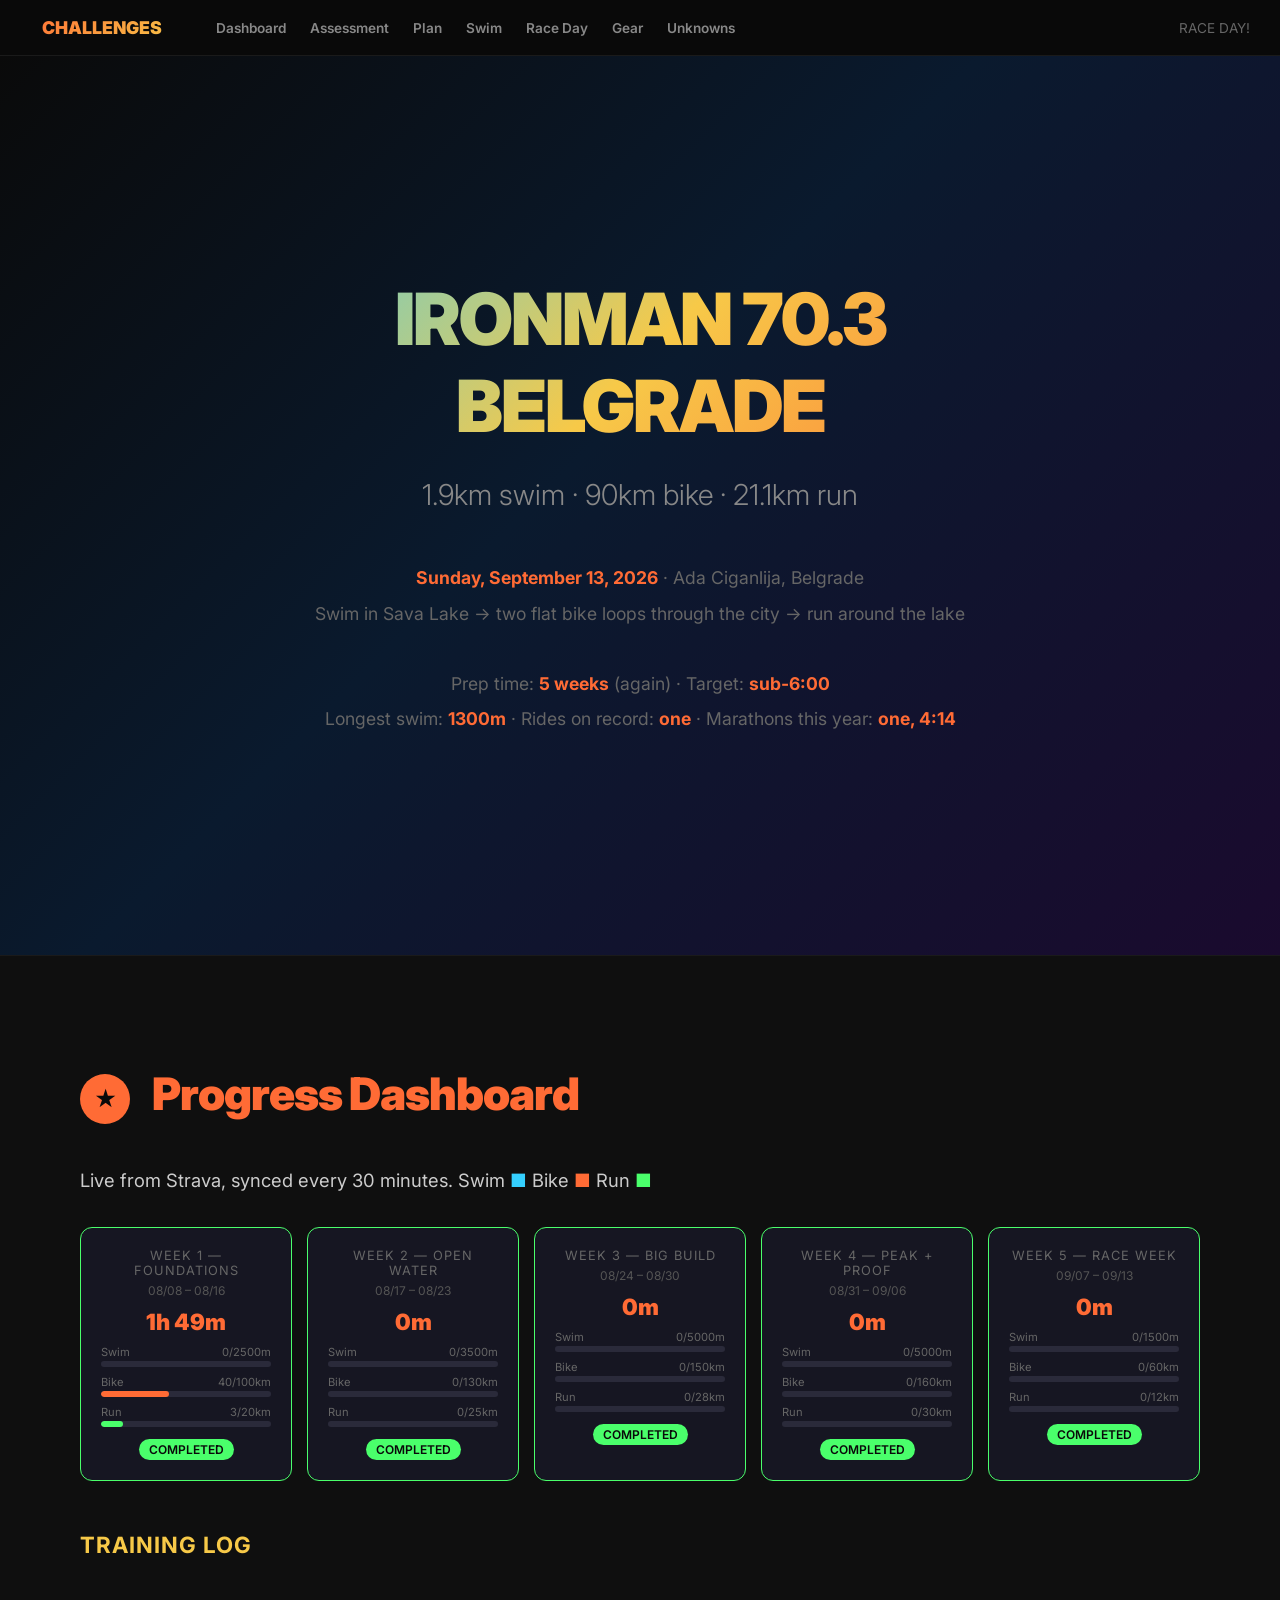
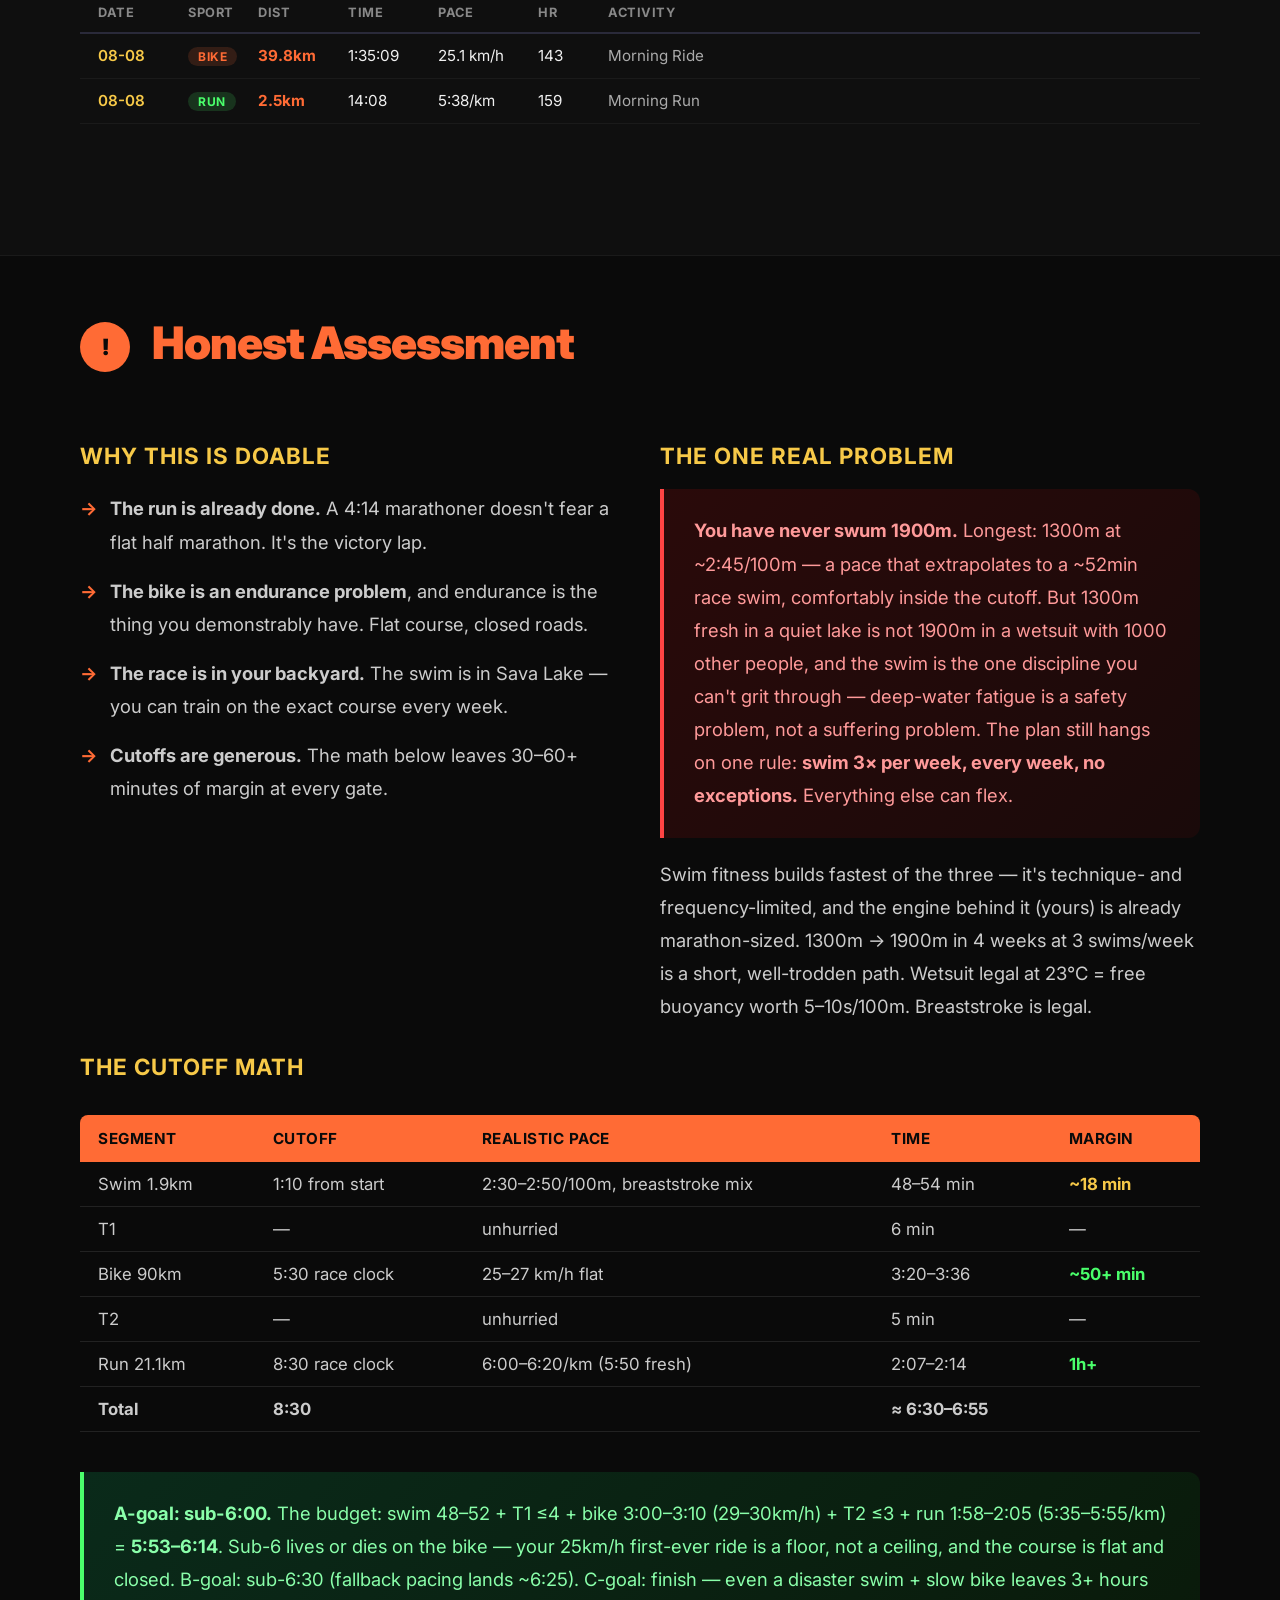
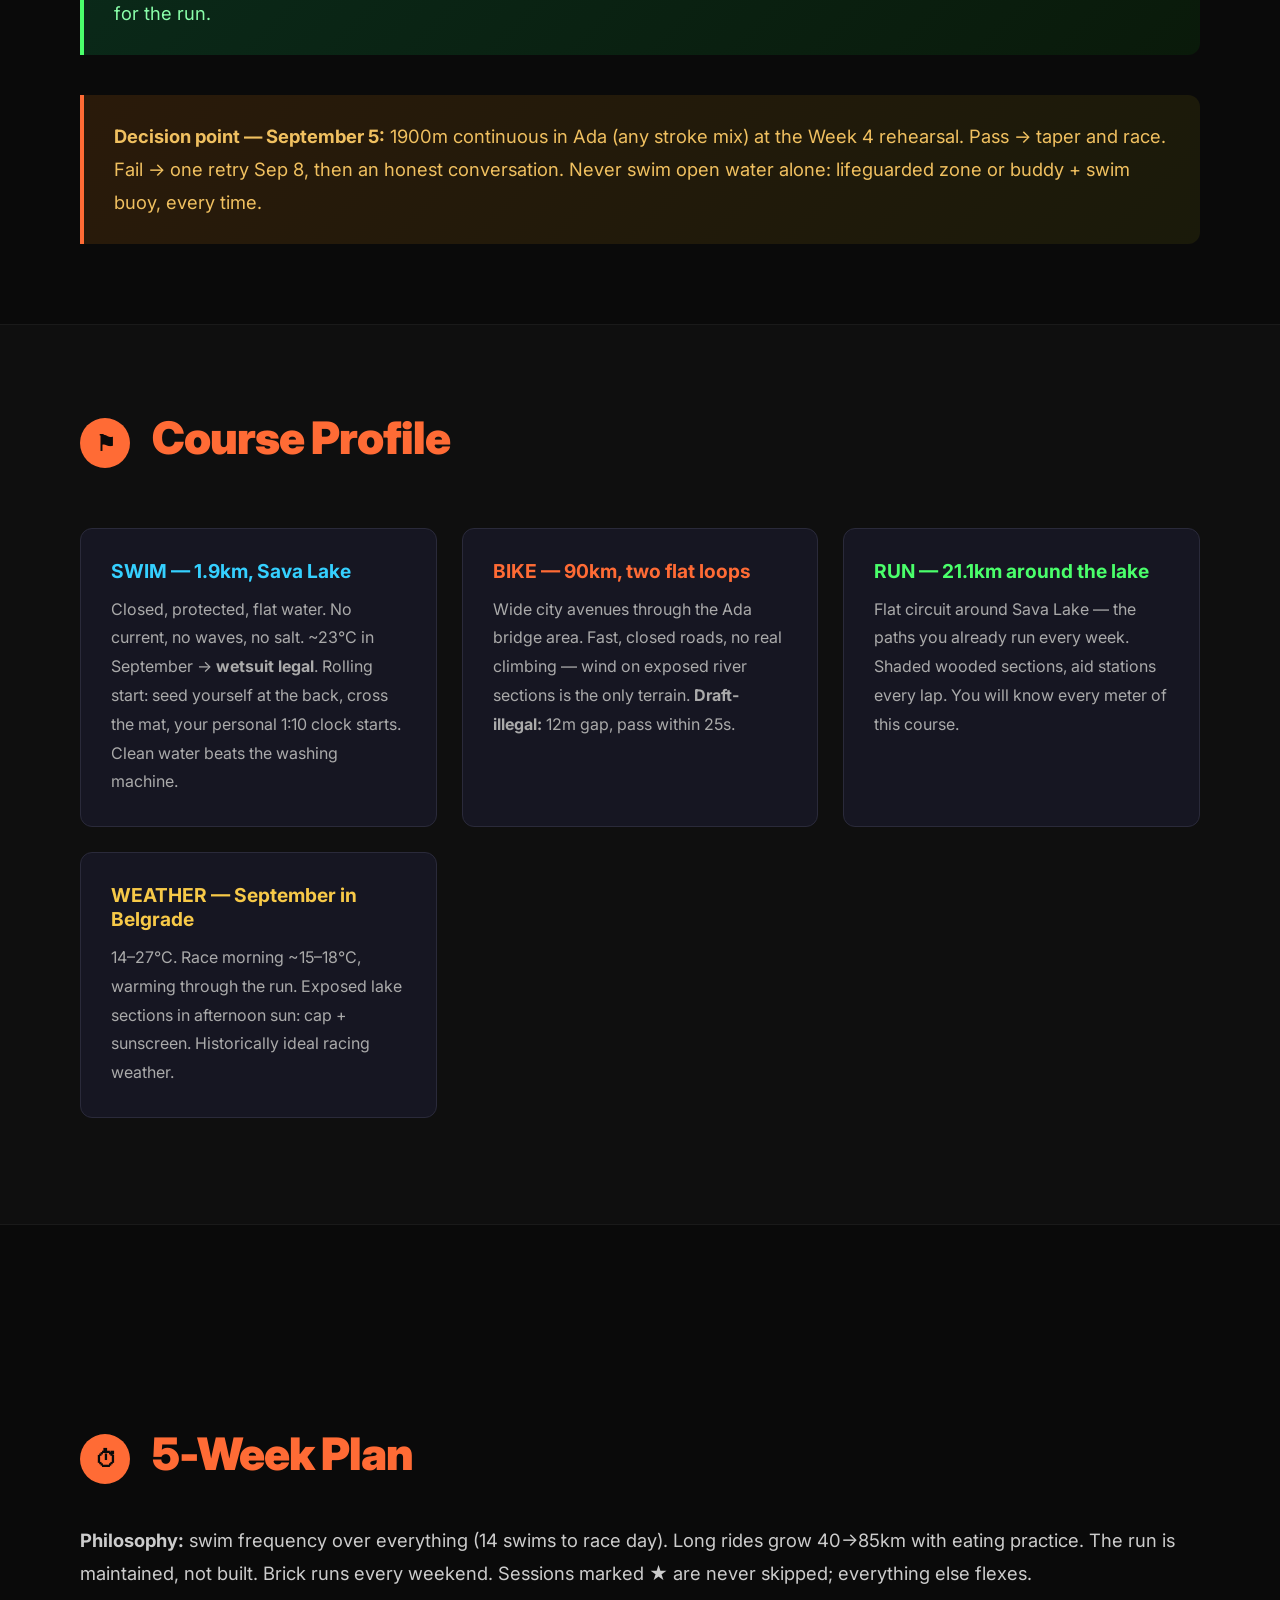
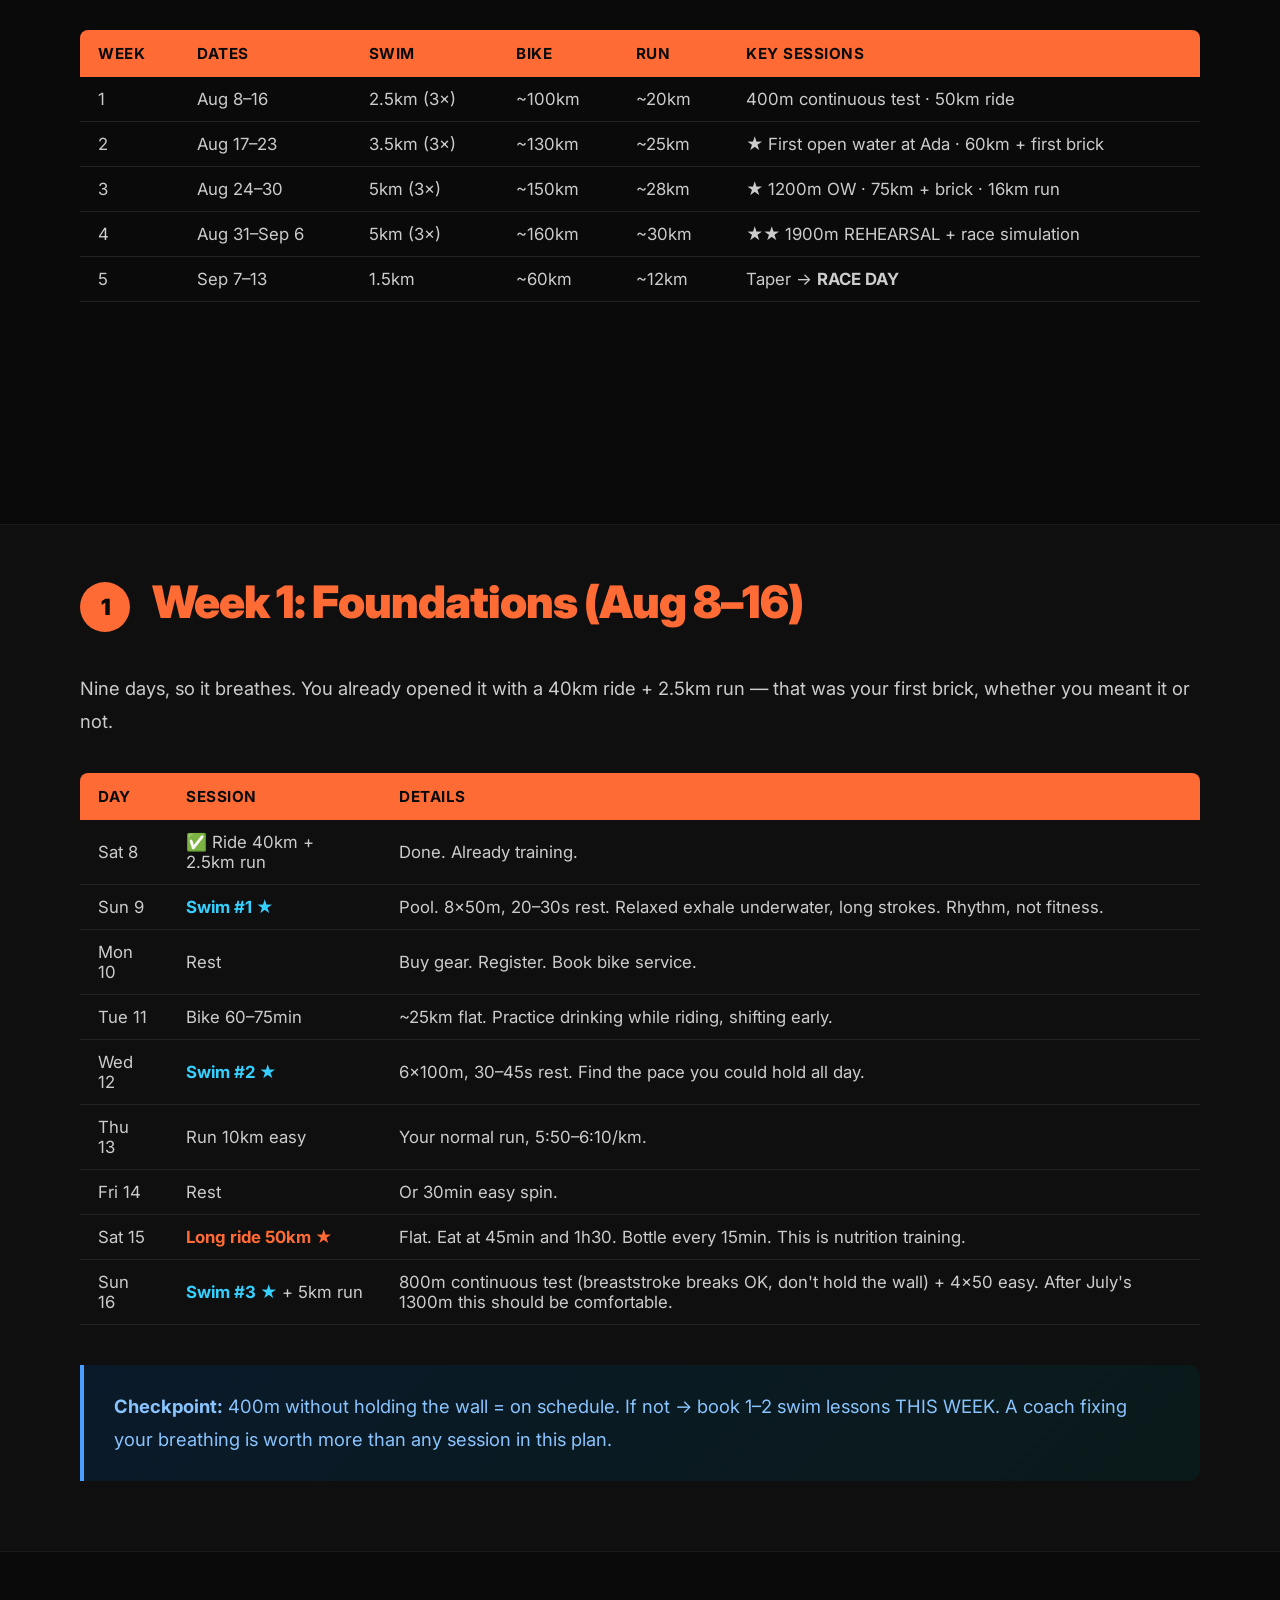
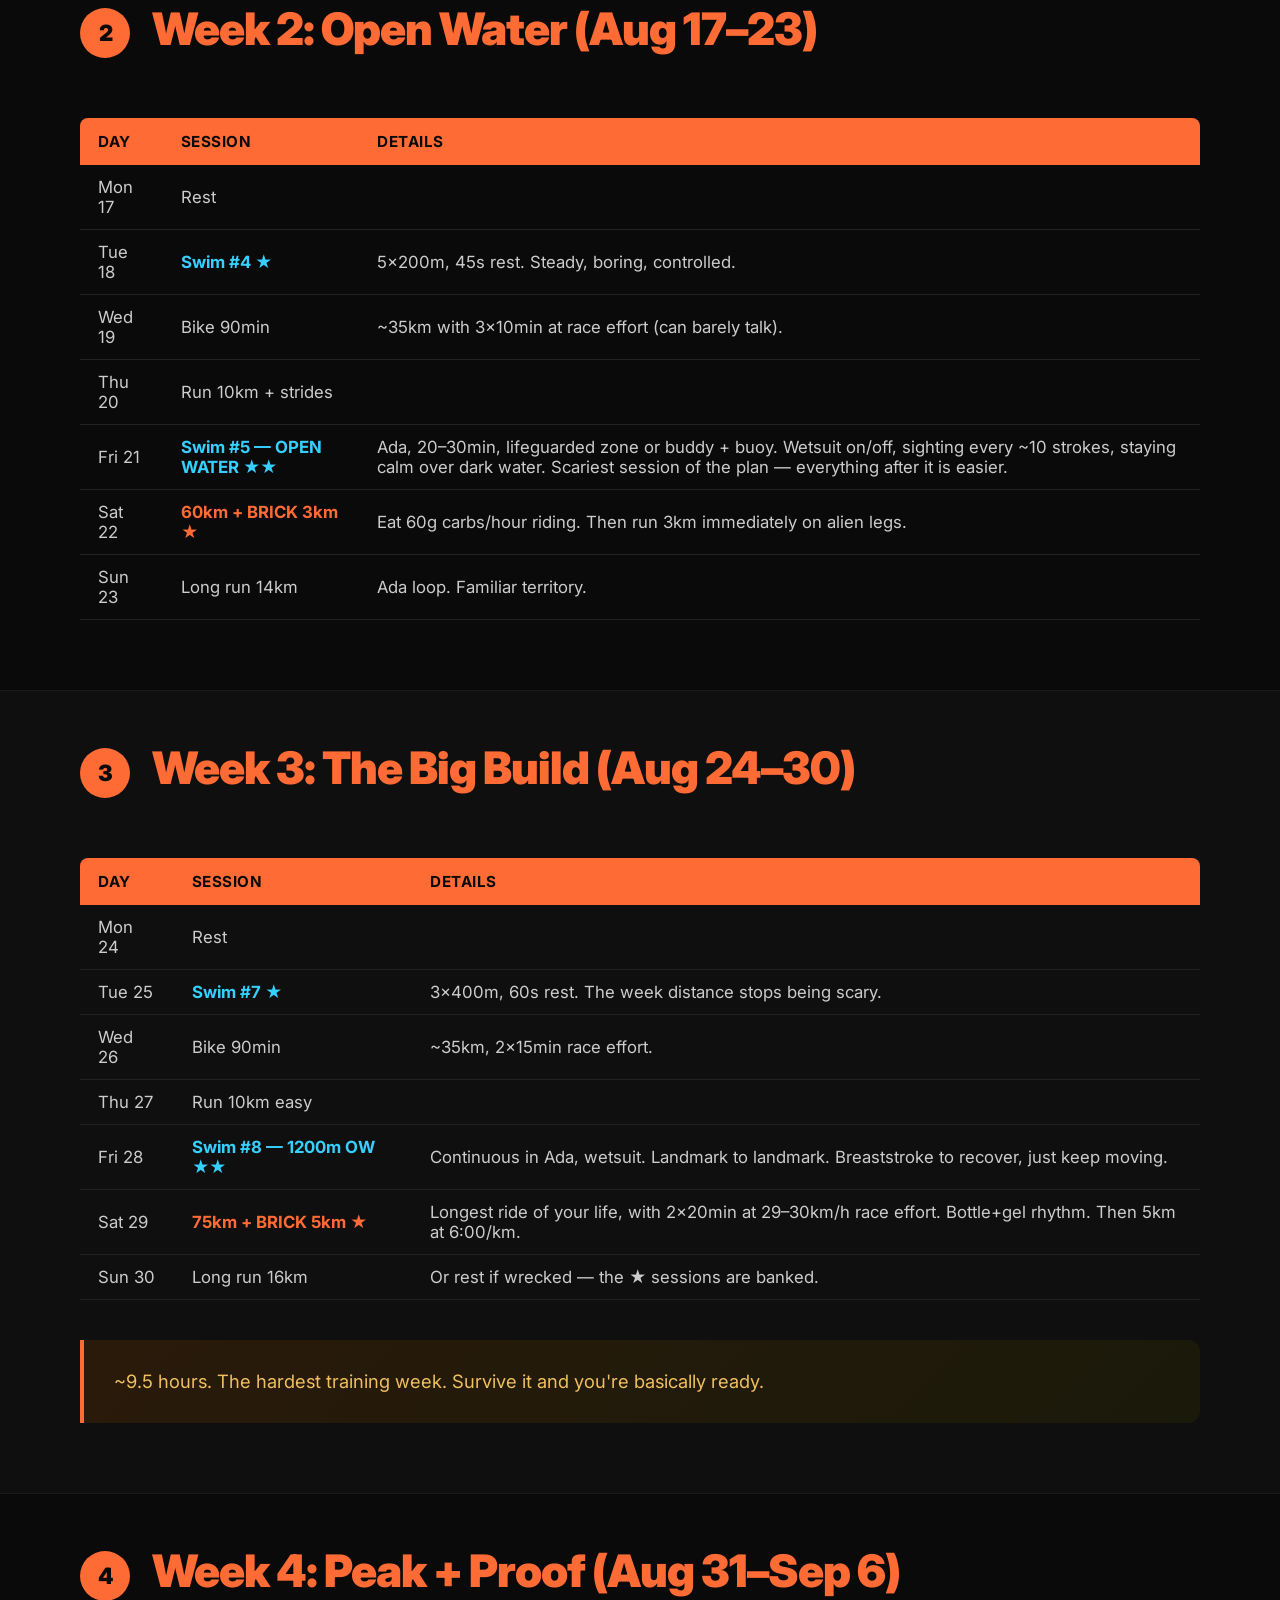
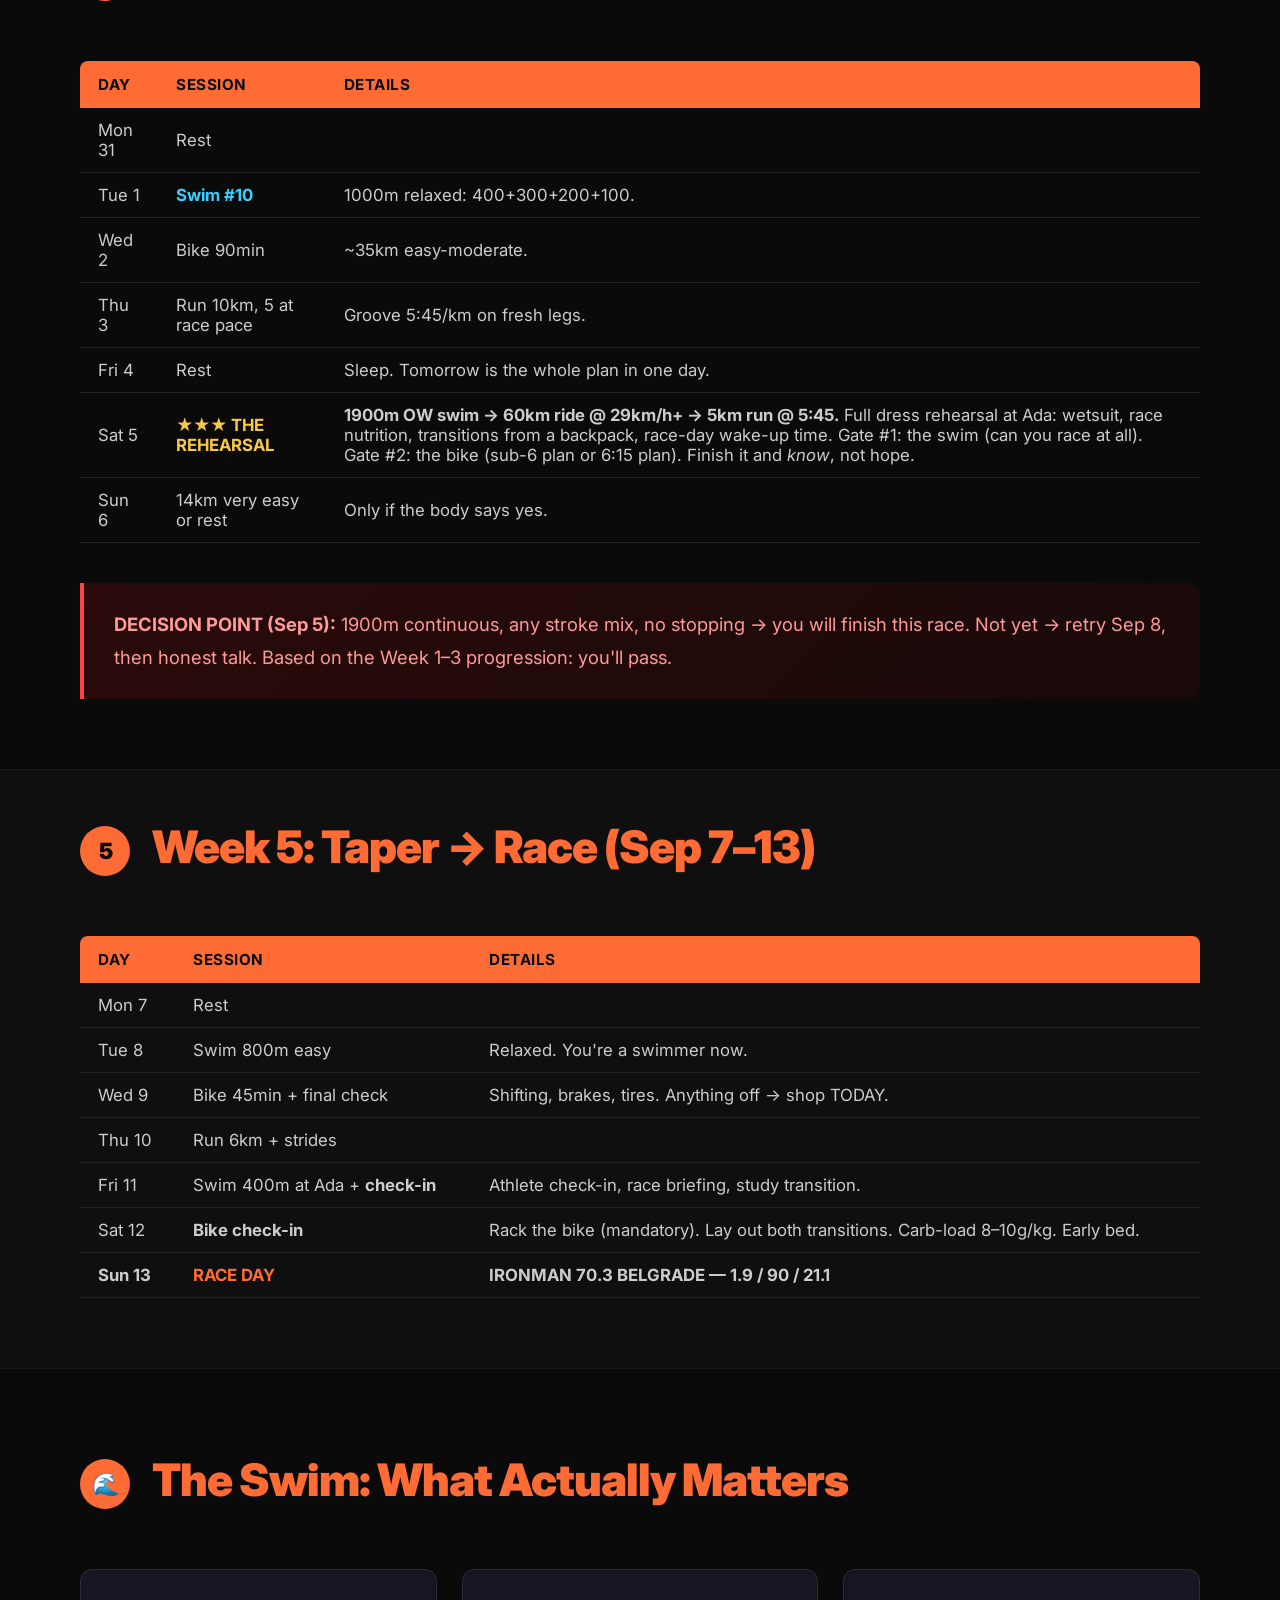
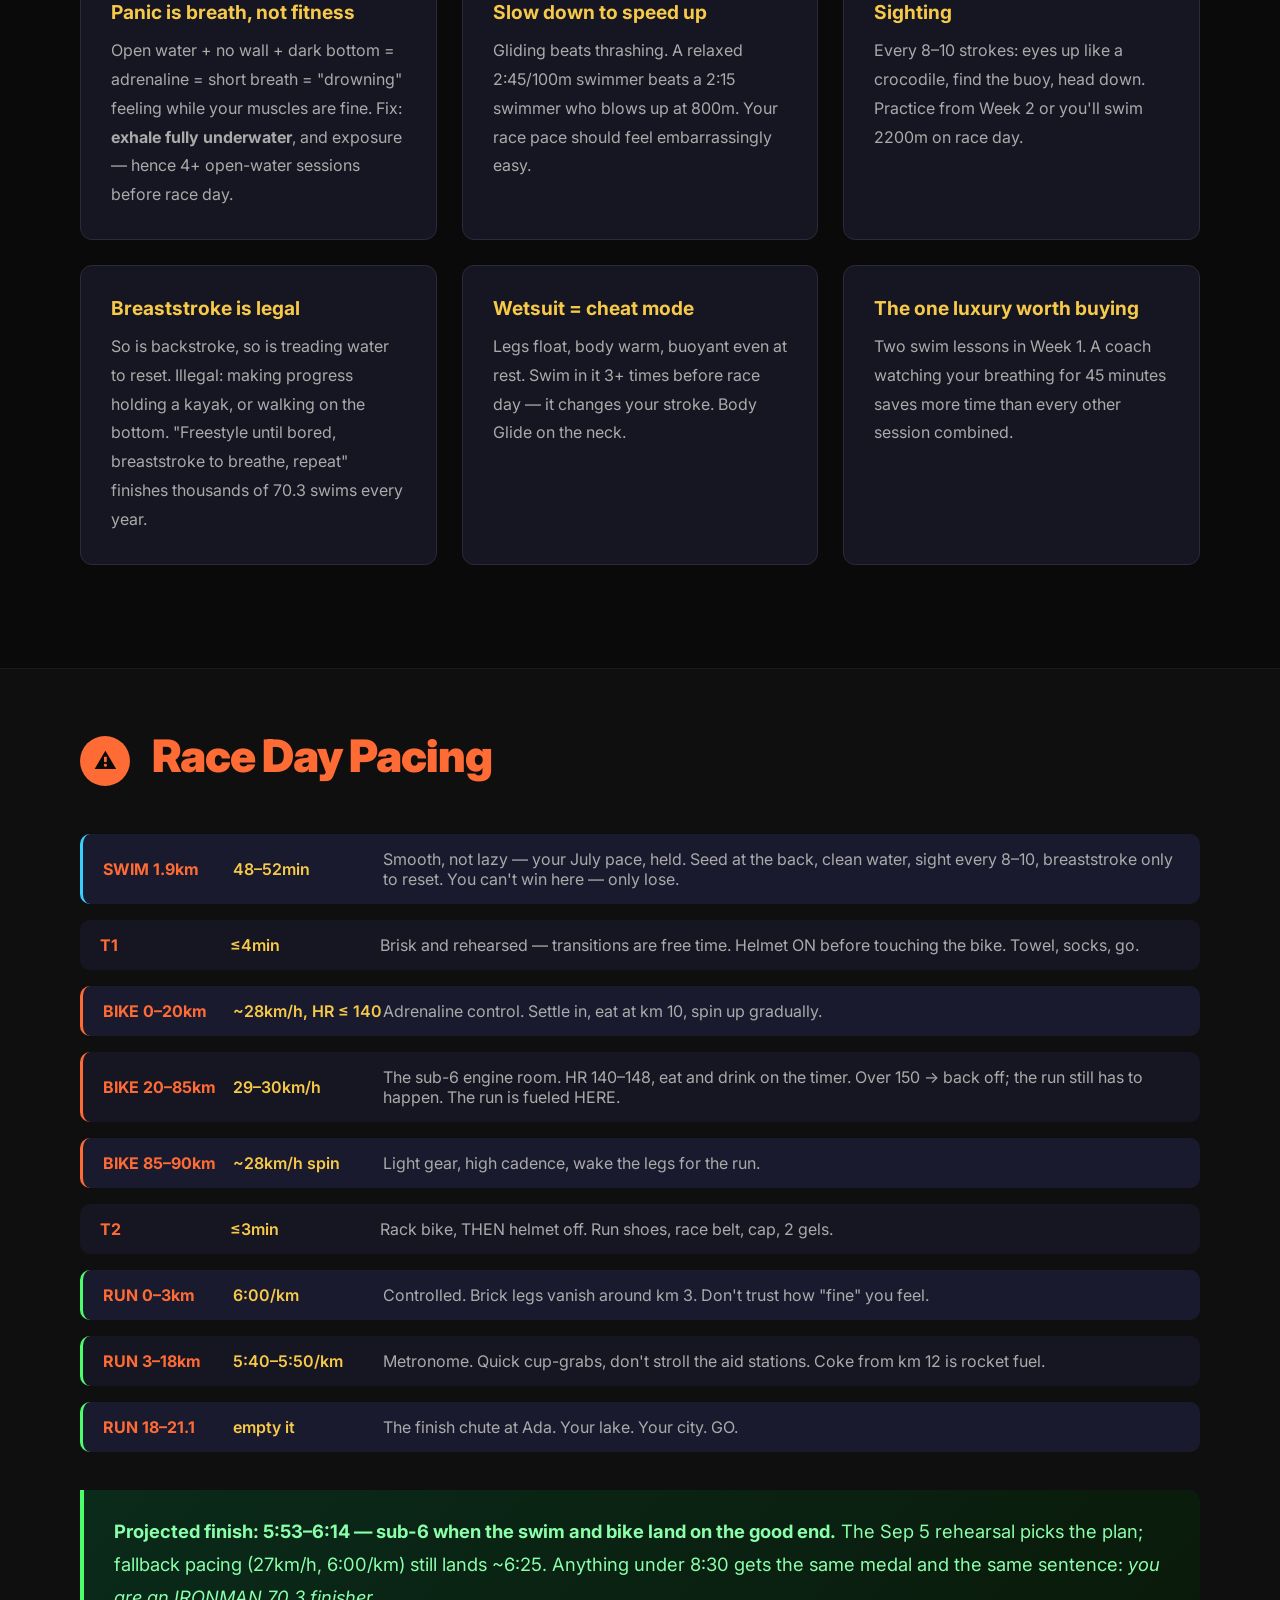
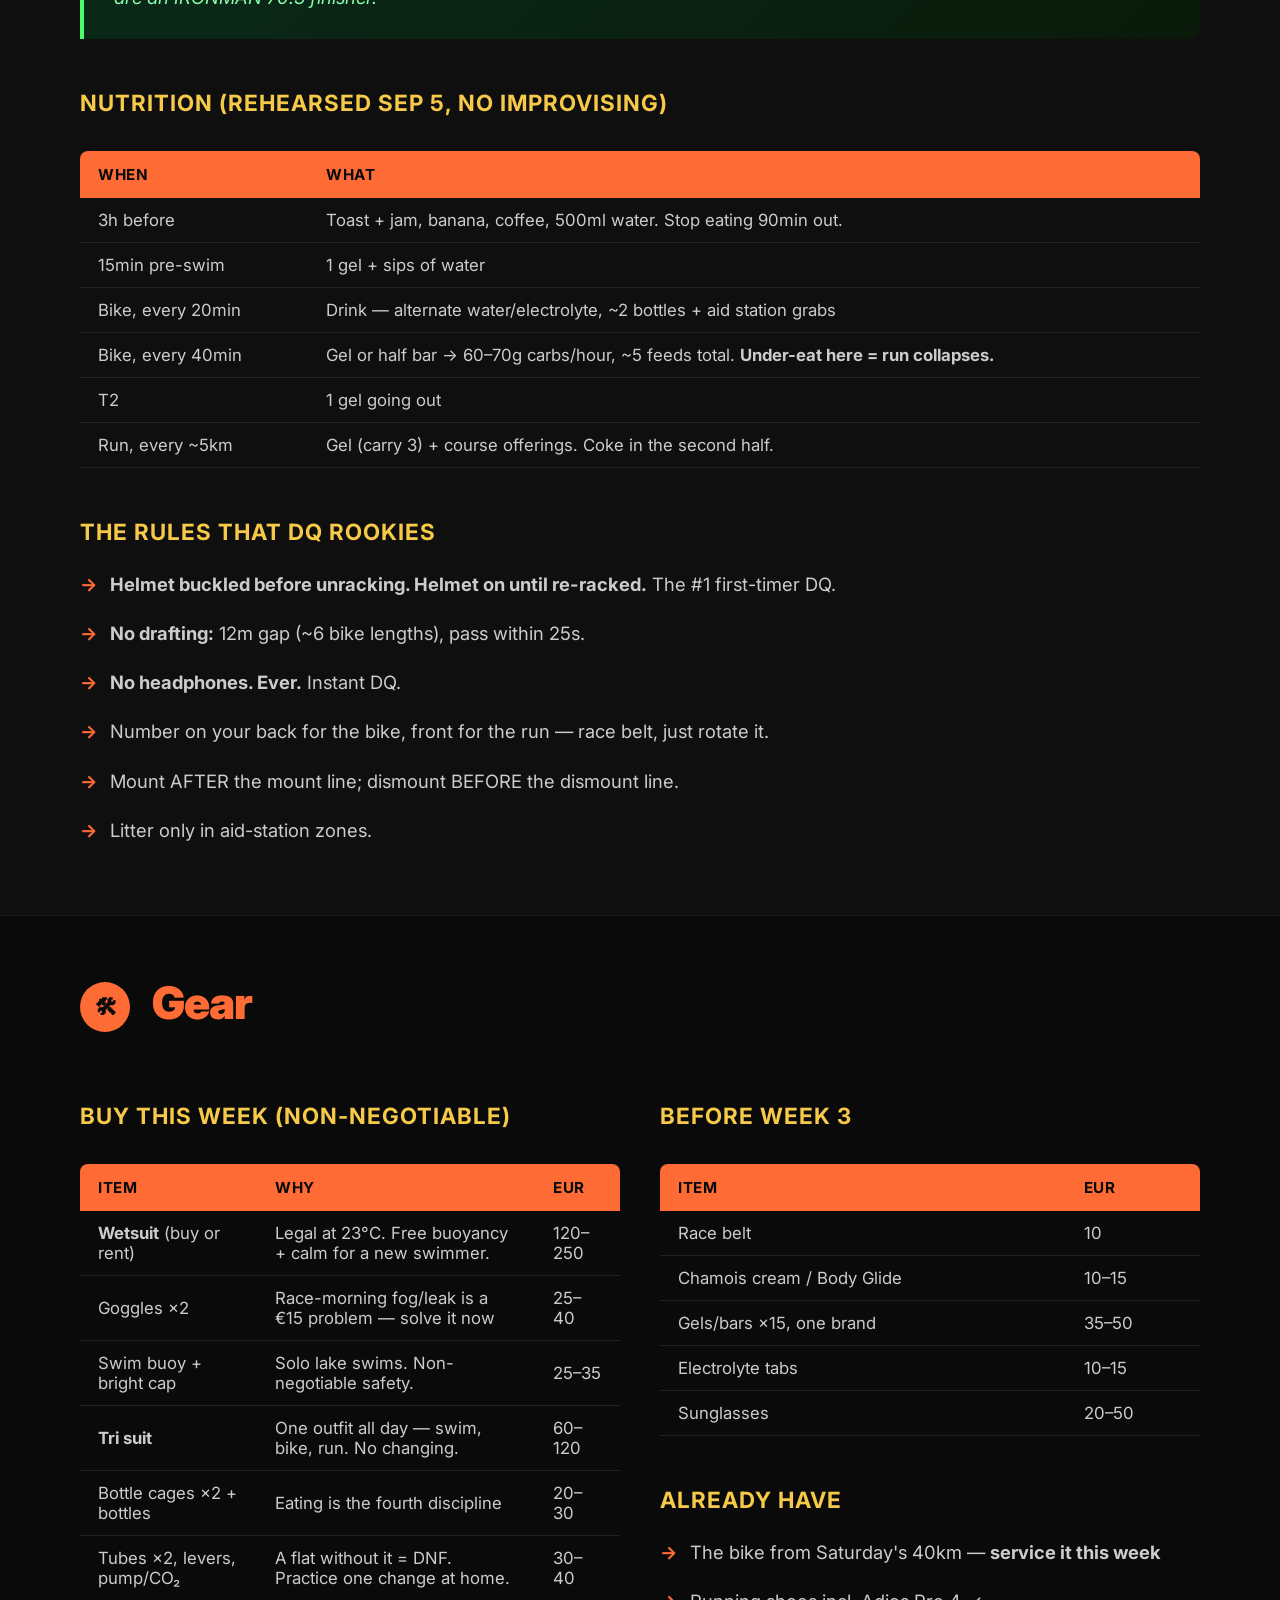
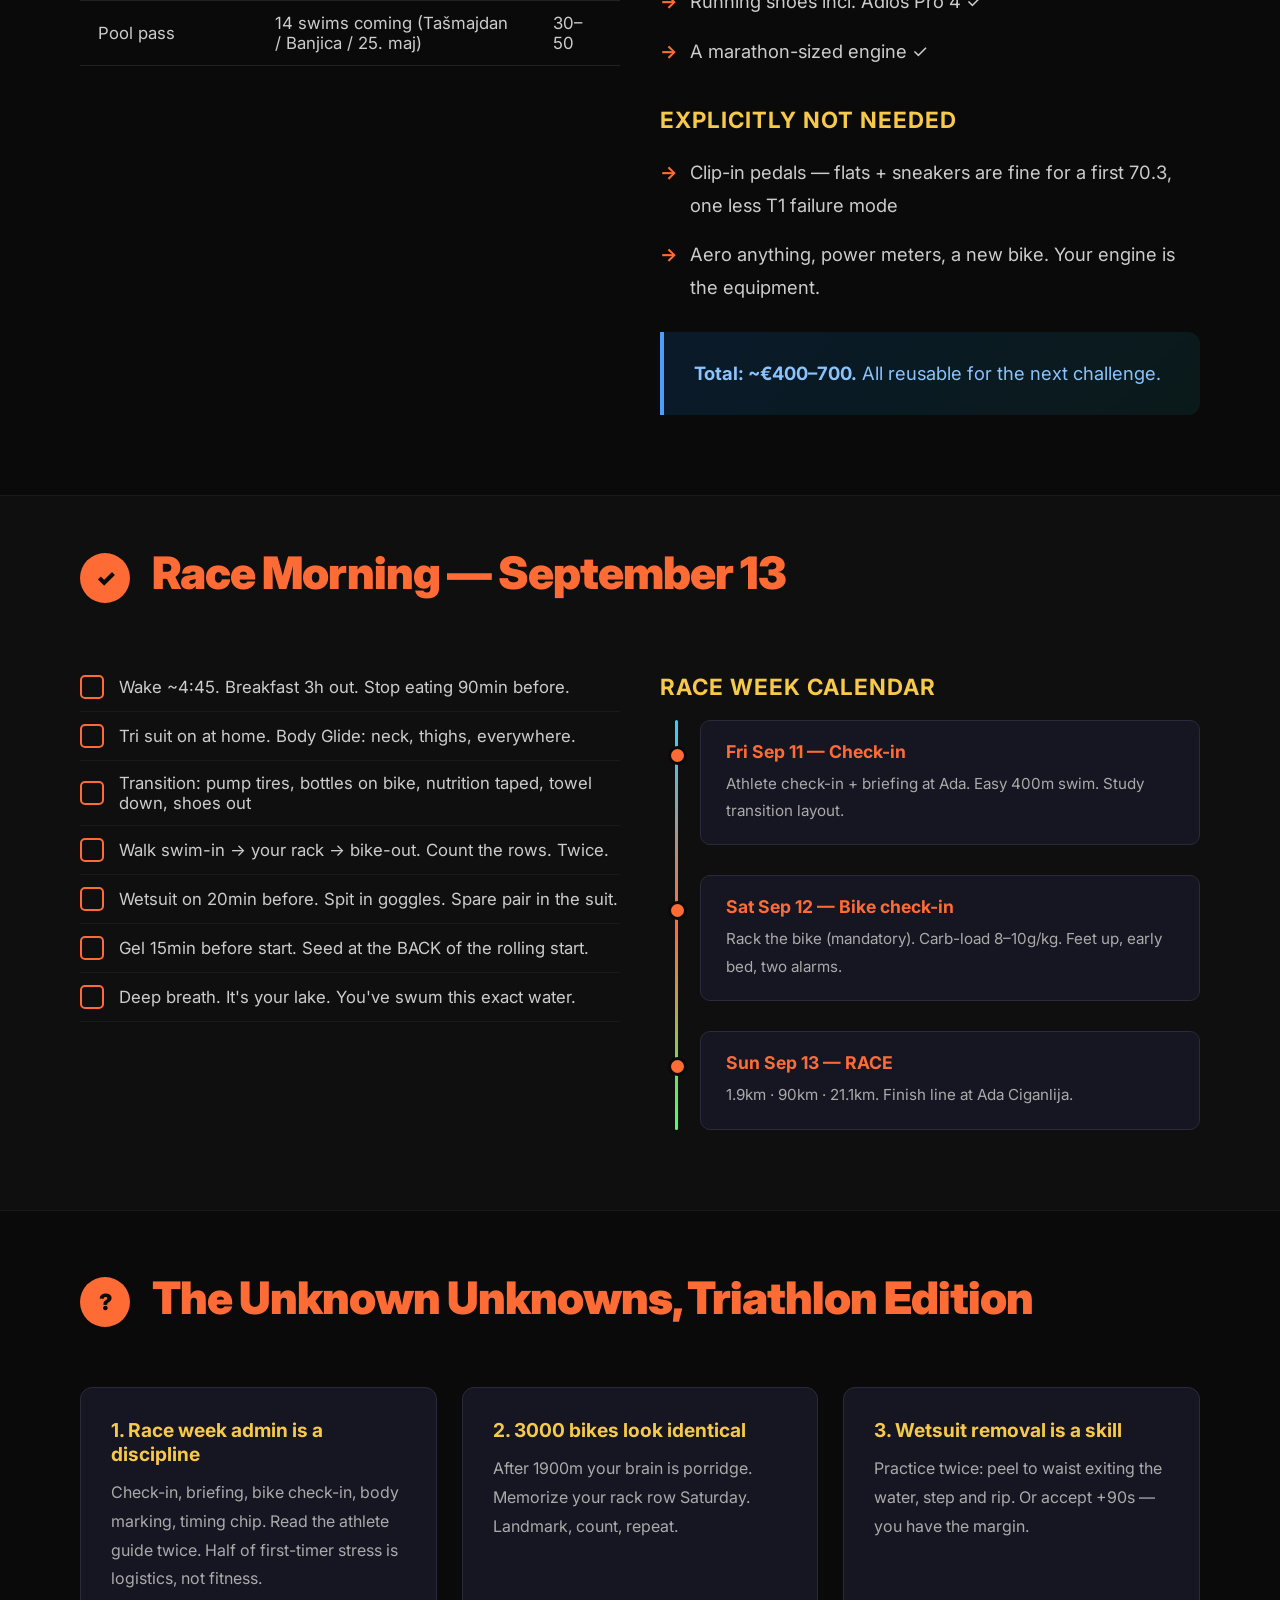
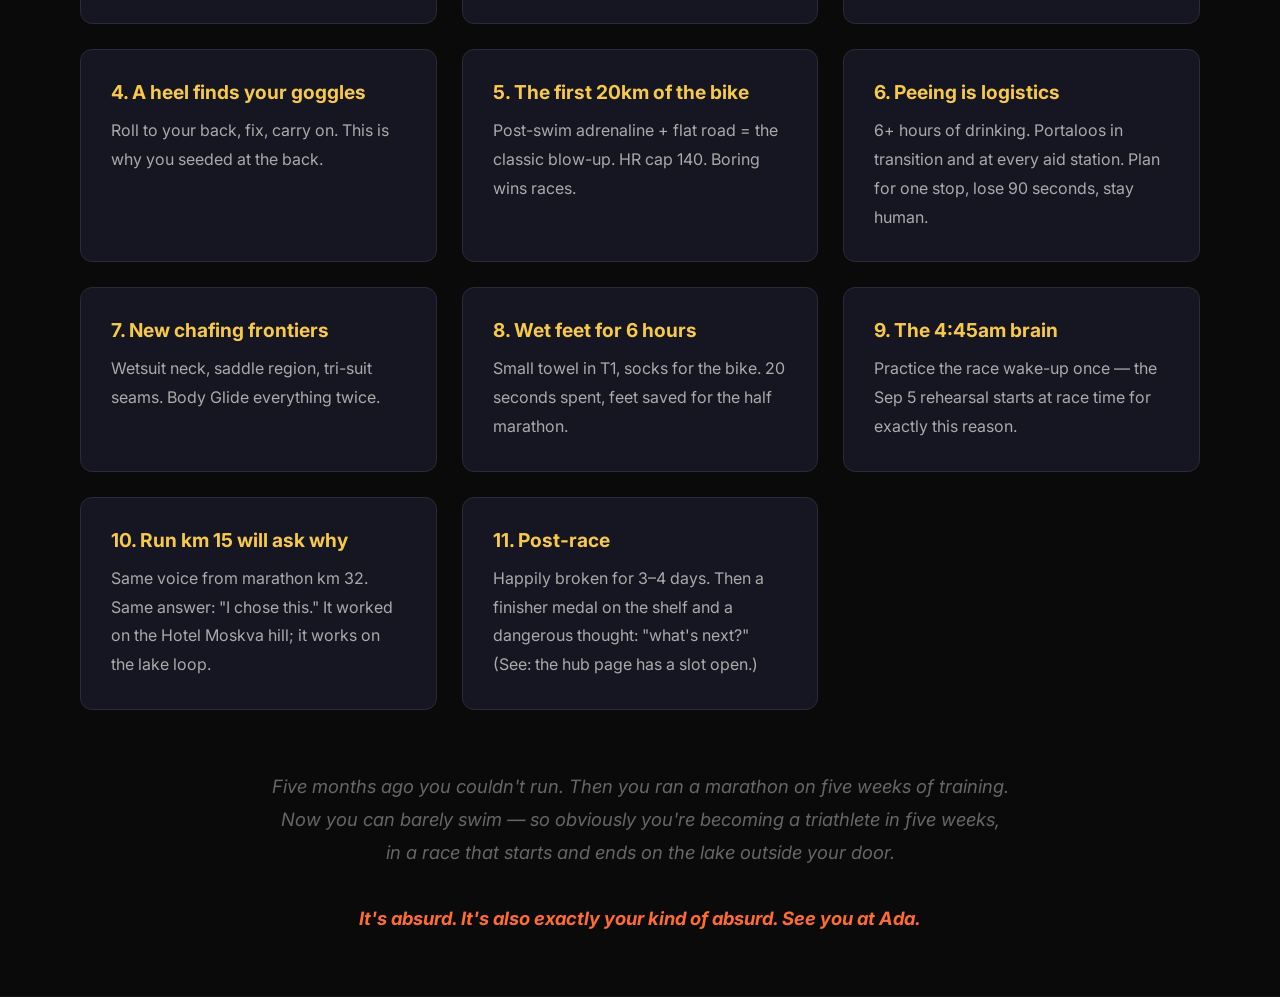
==== commit 36458f84: "Correct longest swim (1300m, watch under-counted) and set sub-6h target - A/B/C goals: sub-6:00 / su" ====
--- a/ironman-70-3-belgrade-2026.html
+++ b/ironman-70-3-belgrade-2026.html
@@ -32,8 +32,8 @@
   <p class="meta">
     <strong>Sunday, September 13, 2026</strong> · Ada Ciganlija, Belgrade<br>
     Swim in Sava Lake → two flat bike loops through the city → run around the lake<br><br>
-    Prep time: <strong>5 weeks</strong> (again)<br>
-    Longest swim ever: <strong>650m</strong> · Rides on record: <strong>one</strong> · Marathons this year: <strong>one, 4:14</strong>
+    Prep time: <strong>5 weeks</strong> (again) · Target: <strong>sub-6:00</strong><br>
+    Longest swim: <strong>1300m</strong> · Rides on record: <strong>one</strong> · Marathons this year: <strong>one, 4:14</strong>
   </p>
 </div>
 
@@ -65,9 +65,9 @@
     <div>
       <h3>The one real problem</h3>
       <div class="danger">
-        <p><strong>You cannot currently swim 1900m.</strong> Longest ever: 650m. The swim is the one discipline you can't grit through — deep-water fatigue is a safety problem, not a suffering problem. The entire plan hangs on one rule: <strong>swim 3× per week, every week, no exceptions.</strong> Everything else can flex.</p>
+        <p><strong>You have never swum 1900m.</strong> Longest: 1300m at ~2:45/100m — a pace that extrapolates to a ~52min race swim, comfortably inside the cutoff. But 1300m fresh in a quiet lake is not 1900m in a wetsuit with 1000 other people, and the swim is the one discipline you can't grit through — deep-water fatigue is a safety problem, not a suffering problem. The plan still hangs on one rule: <strong>swim 3× per week, every week, no exceptions.</strong> Everything else can flex.</p>
       </div>
-      <p>Swim fitness builds fastest of the three — it's technique- and frequency-limited, and the engine behind it (yours) is already marathon-sized. 650m → 1900m in 4 weeks at 3 swims/week is a well-trodden path. Wetsuit legal at 23°C = free buoyancy. Breaststroke is legal.</p>
+      <p>Swim fitness builds fastest of the three — it's technique- and frequency-limited, and the engine behind it (yours) is already marathon-sized. 1300m → 1900m in 4 weeks at 3 swims/week is a short, well-trodden path. Wetsuit legal at 23°C = free buoyancy worth 5–10s/100m. Breaststroke is legal.</p>
     </div>
   </div>
 
@@ -85,7 +85,7 @@
   </table></div>
 
   <div class="success">
-    <p><strong>Goal: FINISH.</strong> Target window 6:30–7:15. Even a disaster swim + slow bike puts you on the run with 3+ hours for 21km — you could walk half of it. The swim cutoff is the only gate that matters. That's why swimming is the whole plan.</p>
+    <p><strong>A-goal: sub-6:00.</strong> The budget: swim 48–52 + T1 ≤4 + bike 3:00–3:10 (29–30km/h) + T2 ≤3 + run 1:58–2:05 (5:35–5:55/km) = <strong>5:53–6:14</strong>. Sub-6 lives or dies on the bike — your 25km/h first-ever ride is a floor, not a ceiling, and the course is flat and closed. B-goal: sub-6:30 (fallback pacing lands ~6:25). C-goal: finish — even a disaster swim + slow bike leaves 3+ hours for the run.</p>
   </div>
 
   <div class="warning">
@@ -147,7 +147,7 @@
       <tr><td>Thu 13</td><td>Run 10km easy</td><td>Your normal run, 5:50–6:10/km.</td></tr>
       <tr><td>Fri 14</td><td>Rest</td><td>Or 30min easy spin.</td></tr>
       <tr><td>Sat 15</td><td><strong style="color:var(--bike)">Long ride 50km ★</strong></td><td>Flat. Eat at 45min and 1h30. Bottle every 15min. This is nutrition training.</td></tr>
-      <tr><td>Sun 16</td><td><strong style="color:var(--swim)">Swim #3 ★</strong> + 5km run</td><td>400m continuous test (breaststroke breaks OK, don't hold the wall) + 4×50 easy.</td></tr>
+      <tr><td>Sun 16</td><td><strong style="color:var(--swim)">Swim #3 ★</strong> + 5km run</td><td>800m continuous test (breaststroke breaks OK, don't hold the wall) + 4×50 easy. After July's 1300m this should be comfortable.</td></tr>
     </tbody>
   </table></div>
   <div class="info"><p><strong>Checkpoint:</strong> 400m without holding the wall = on schedule. If not → book 1–2 swim lessons THIS WEEK. A coach fixing your breathing is worth more than any session in this plan.</p></div>
@@ -181,7 +181,7 @@
       <tr><td>Wed 26</td><td>Bike 90min</td><td>~35km, 2×15min race effort.</td></tr>
       <tr><td>Thu 27</td><td>Run 10km easy</td><td></td></tr>
       <tr><td>Fri 28</td><td><strong style="color:var(--swim)">Swim #8 — 1200m OW ★★</strong></td><td>Continuous in Ada, wetsuit. Landmark to landmark. Breaststroke to recover, just keep moving.</td></tr>
-      <tr><td>Sat 29</td><td><strong style="color:var(--bike)">75km + BRICK 5km ★</strong></td><td>Longest ride of your life. Bottle+gel rhythm. Then 5km at 6:15–6:30/km.</td></tr>
+      <tr><td>Sat 29</td><td><strong style="color:var(--bike)">75km + BRICK 5km ★</strong></td><td>Longest ride of your life, with 2×20min at 29–30km/h race effort. Bottle+gel rhythm. Then 5km at 6:00/km.</td></tr>
       <tr><td>Sun 30</td><td>Long run 16km</td><td>Or rest if wrecked — the ★ sessions are banked.</td></tr>
     </tbody>
   </table></div>
@@ -197,9 +197,9 @@
       <tr><td>Mon 31</td><td>Rest</td><td></td></tr>
       <tr><td>Tue 1</td><td><strong style="color:var(--swim)">Swim #10</strong></td><td>1000m relaxed: 400+300+200+100.</td></tr>
       <tr><td>Wed 2</td><td>Bike 90min</td><td>~35km easy-moderate.</td></tr>
-      <tr><td>Thu 3</td><td>Run 10km, 5 at race pace</td><td>Feel how easy 6:00/km is. That's the point.</td></tr>
+      <tr><td>Thu 3</td><td>Run 10km, 5 at race pace</td><td>Groove 5:45/km on fresh legs.</td></tr>
       <tr><td>Fri 4</td><td>Rest</td><td>Sleep. Tomorrow is the whole plan in one day.</td></tr>
-      <tr><td>Sat 5</td><td><strong style="color:var(--gold)">★★★ THE REHEARSAL</strong></td><td><strong>1900m OW swim → 60km ride → 5km run.</strong> Full dress rehearsal at Ada: wetsuit, race nutrition, transitions from a backpack, race-day wake-up time. Finish it and <em>know</em>, not hope.</td></tr>
+      <tr><td>Sat 5</td><td><strong style="color:var(--gold)">★★★ THE REHEARSAL</strong></td><td><strong>1900m OW swim → 60km ride @ 29km/h+ → 5km run @ 5:45.</strong> Full dress rehearsal at Ada: wetsuit, race nutrition, transitions from a backpack, race-day wake-up time. Gate #1: the swim (can you race at all). Gate #2: the bike (sub-6 plan or 6:15 plan). Finish it and <em>know</em>, not hope.</td></tr>
       <tr><td>Sun 6</td><td>14km very easy or rest</td><td>Only if the body says yes.</td></tr>
     </tbody>
   </table></div>
@@ -239,17 +239,17 @@
 <!-- RACE DAY PACING -->
 <div class="slide" id="race">
   <h2><span class="number">⚠</span> Race Day Pacing</h2>
-  <div class="pace-band swim-band"><span class="km">SWIM 1.9km</span><span class="pace">48–55min</span><span class="note">Embarrassingly easy. Seed at the back, clean water, sight every 8–10, breaststroke to reset. You can't win here — only lose.</span></div>
-  <div class="pace-band"><span class="km">T1</span><span class="pace">~6min</span><span class="note">Walk if HR is high. Helmet ON before touching the bike. Towel, socks, go.</span></div>
-  <div class="pace-band bike-band danger-band"><span class="km">BIKE 0–20km</span><span class="pace">HR ≤ 140</span><span class="note">The classic 70.3 suicide zone. Everyone passes you — let them. You'll eat their dinner at run km 15.</span></div>
-  <div class="pace-band bike-band"><span class="km">BIKE 20–85km</span><span class="pace">26–27km/h</span><span class="note">Metronome mode, HR 135–145. Eat and drink on the timer, not on feeling. The run is fueled HERE.</span></div>
-  <div class="pace-band bike-band"><span class="km">BIKE 85–90km</span><span class="pace">easy spin</span><span class="note">Light gear, high cadence, wake the legs for the run.</span></div>
-  <div class="pace-band"><span class="km">T2</span><span class="pace">~4min</span><span class="note">Rack bike, THEN helmet off. Run shoes, race belt, cap, 2 gels.</span></div>
-  <div class="pace-band run-band danger-band"><span class="km">RUN 0–5km</span><span class="pace">6:20/km</span><span class="note">Deliberately slow. Brick legs vanish around km 3–4. Don't trust how "fine" you feel.</span></div>
-  <div class="pace-band run-band"><span class="km">RUN 5–18km</span><span class="pace">6:00–6:10/km</span><span class="note">Walk every aid station. Coke from km 12 is rocket fuel.</span></div>
+  <div class="pace-band swim-band"><span class="km">SWIM 1.9km</span><span class="pace">48–52min</span><span class="note">Smooth, not lazy — your July pace, held. Seed at the back, clean water, sight every 8–10, breaststroke only to reset. You can't win here — only lose.</span></div>
+  <div class="pace-band"><span class="km">T1</span><span class="pace">≤4min</span><span class="note">Brisk and rehearsed — transitions are free time. Helmet ON before touching the bike. Towel, socks, go.</span></div>
+  <div class="pace-band bike-band danger-band"><span class="km">BIKE 0–20km</span><span class="pace">~28km/h, HR ≤ 140</span><span class="note">Adrenaline control. Settle in, eat at km 10, spin up gradually.</span></div>
+  <div class="pace-band bike-band"><span class="km">BIKE 20–85km</span><span class="pace">29–30km/h</span><span class="note">The sub-6 engine room. HR 140–148, eat and drink on the timer. Over 150 → back off; the run still has to happen. The run is fueled HERE.</span></div>
+  <div class="pace-band bike-band"><span class="km">BIKE 85–90km</span><span class="pace">~28km/h spin</span><span class="note">Light gear, high cadence, wake the legs for the run.</span></div>
+  <div class="pace-band"><span class="km">T2</span><span class="pace">≤3min</span><span class="note">Rack bike, THEN helmet off. Run shoes, race belt, cap, 2 gels.</span></div>
+  <div class="pace-band run-band danger-band"><span class="km">RUN 0–3km</span><span class="pace">6:00/km</span><span class="note">Controlled. Brick legs vanish around km 3. Don't trust how "fine" you feel.</span></div>
+  <div class="pace-band run-band"><span class="km">RUN 3–18km</span><span class="pace">5:40–5:50/km</span><span class="note">Metronome. Quick cup-grabs, don't stroll the aid stations. Coke from km 12 is rocket fuel.</span></div>
   <div class="pace-band run-band finish"><span class="km">RUN 18–21.1</span><span class="pace">empty it</span><span class="note">The finish chute at Ada. Your lake. Your city. GO.</span></div>
 
-  <div class="success" style="margin-top:30px;"><p><strong>Projected finish: 6:40–6:55.</strong> Sub-6:30 if the day is kind. Anything under 8:30 gets the same medal and the same sentence: <em>you are an IRONMAN 70.3 finisher.</em></p></div>
+  <div class="success" style="margin-top:30px;"><p><strong>Projected finish: 5:53–6:14 — sub-6 when the swim and bike land on the good end.</strong> The Sep 5 rehearsal picks the plan; fallback pacing (27km/h, 6:00/km) still lands ~6:25. Anything under 8:30 gets the same medal and the same sentence: <em>you are an IRONMAN 70.3 finisher.</em></p></div>
 
   <h3>Nutrition (rehearsed Sep 5, no improvising)</h3>
   <div class="table-wrap"><table>
